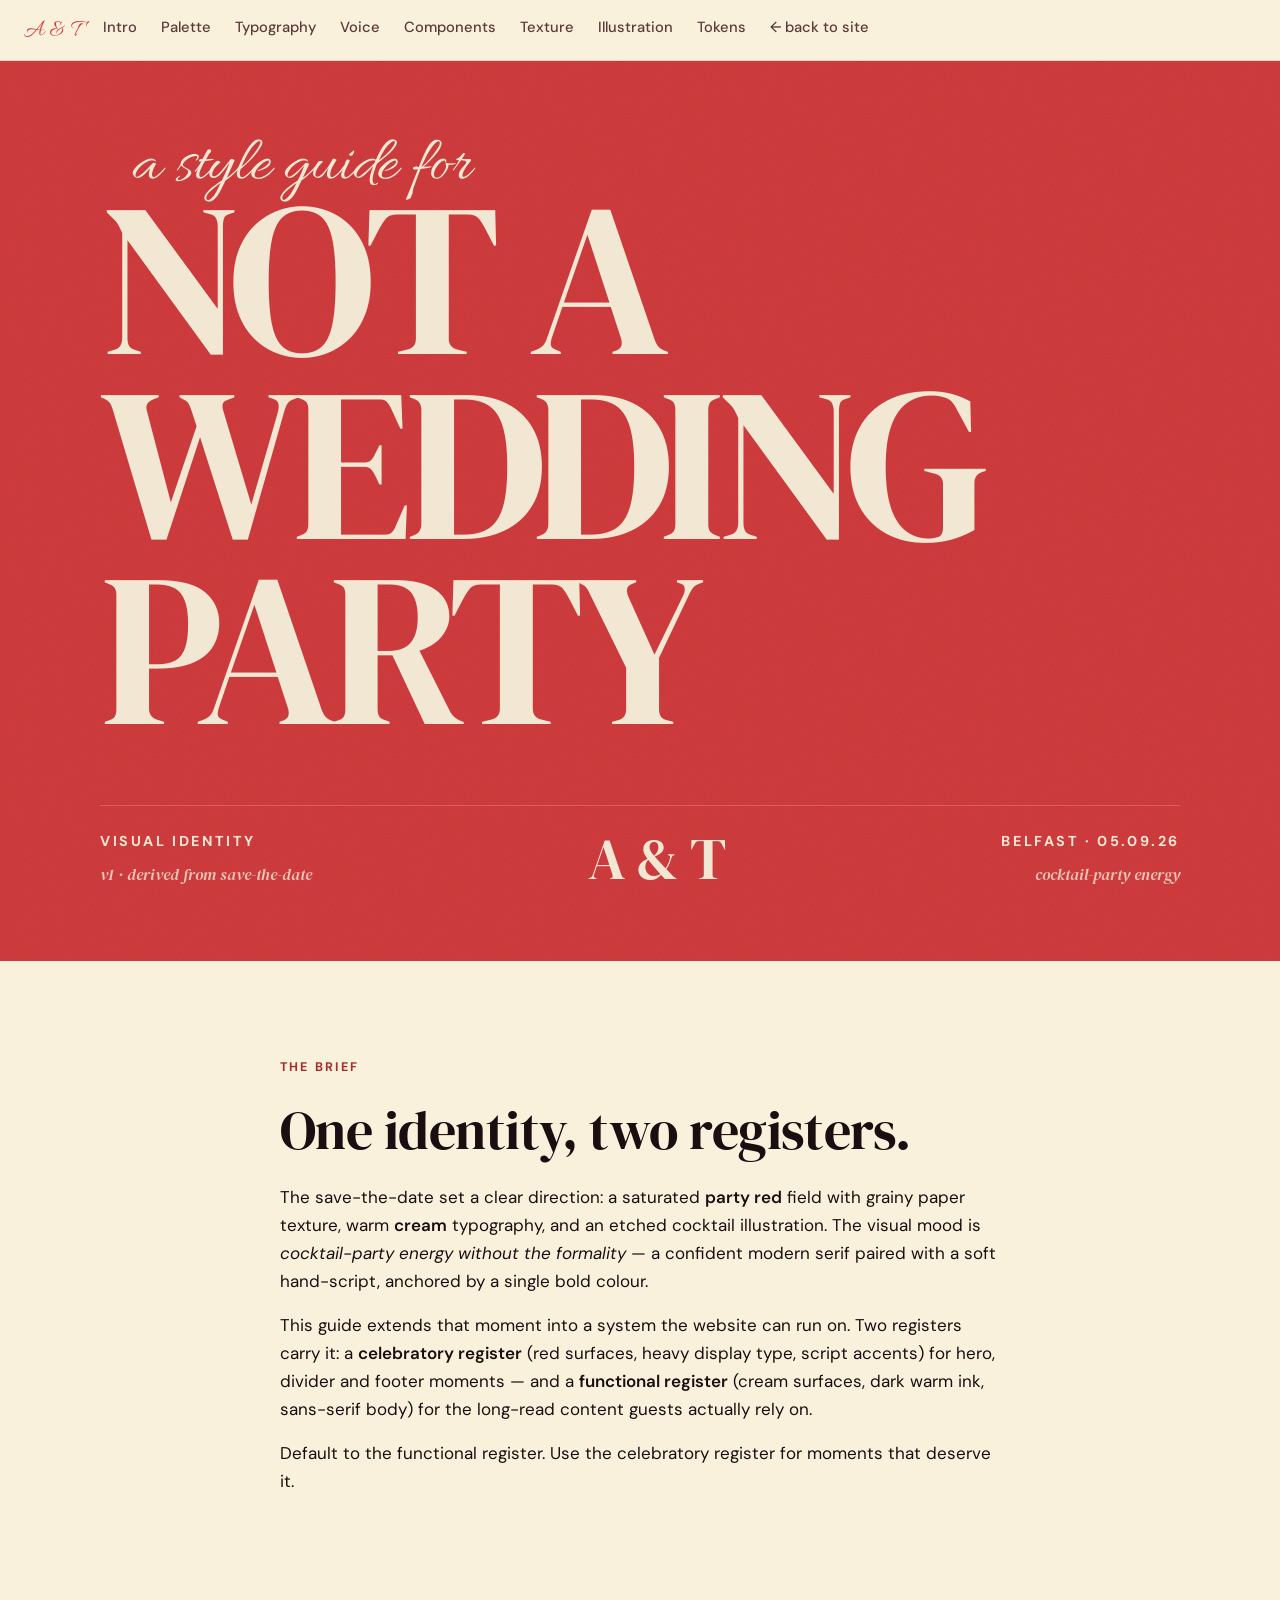
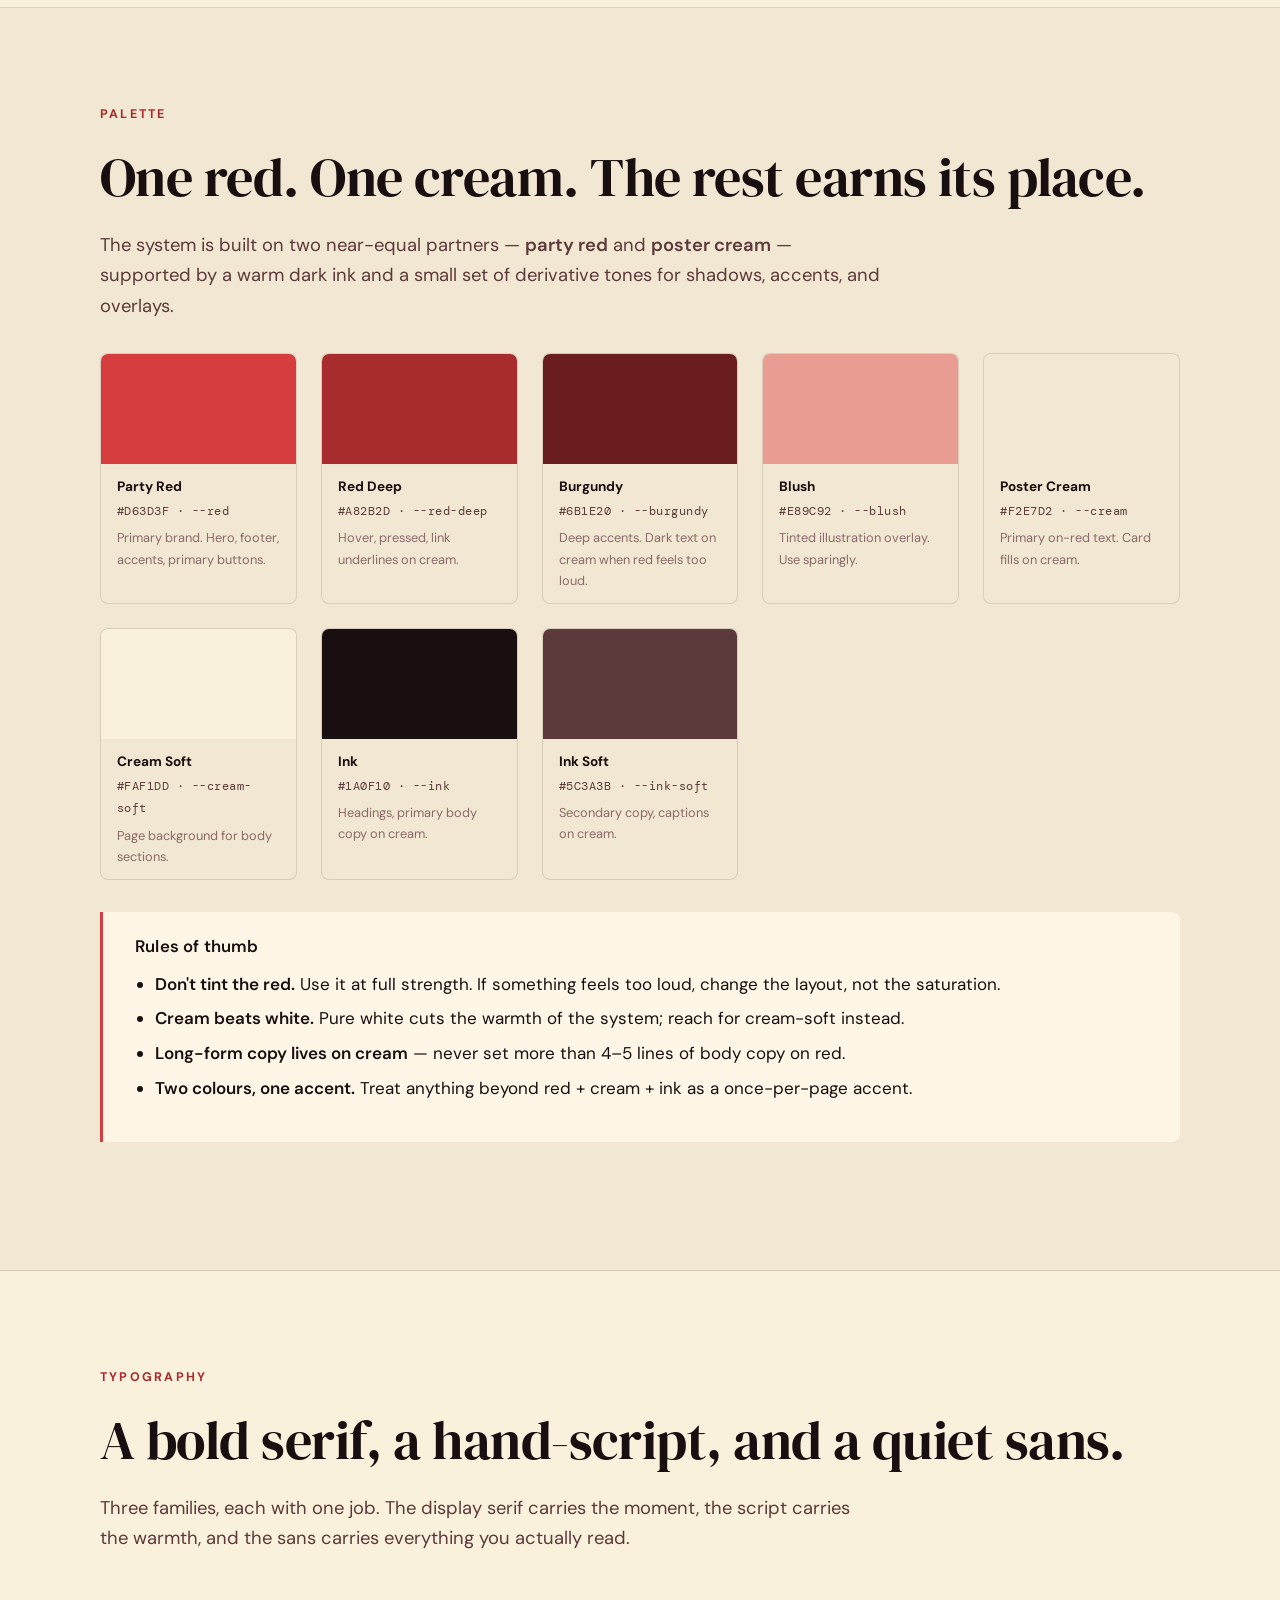
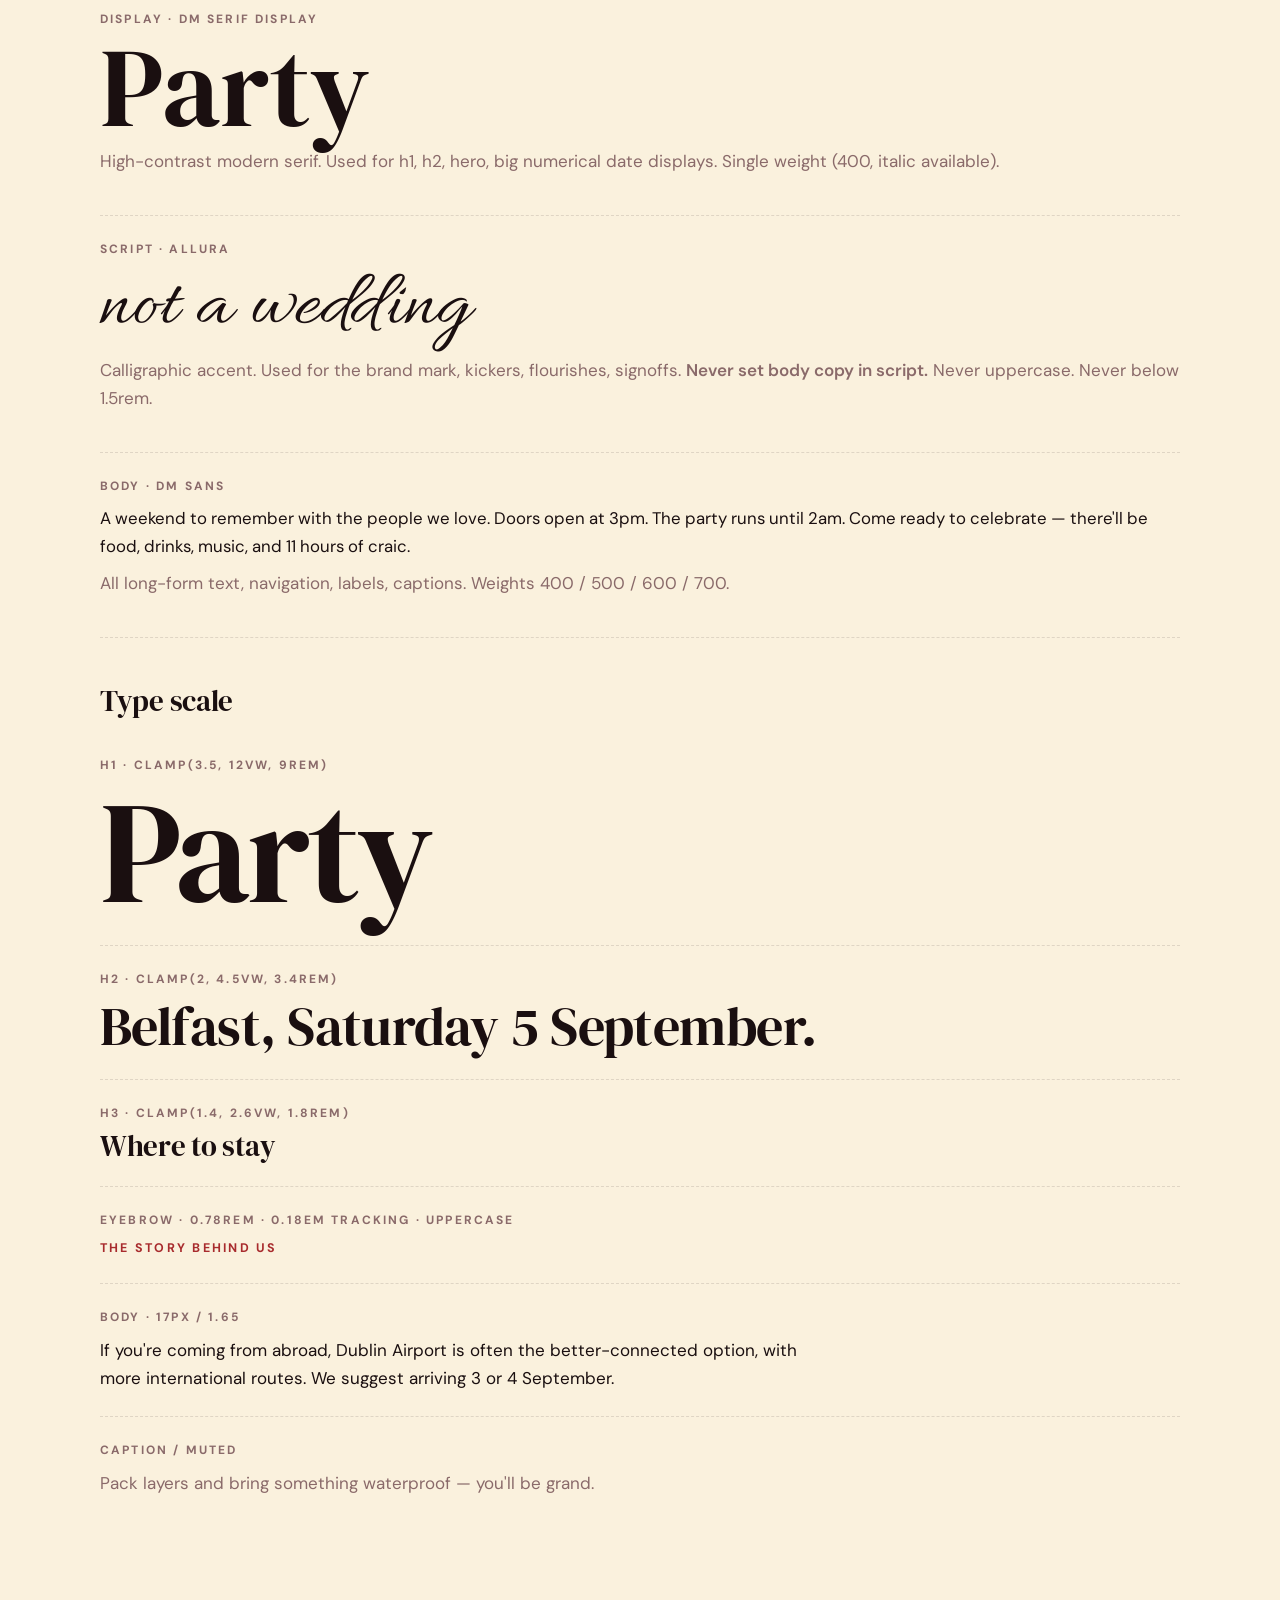
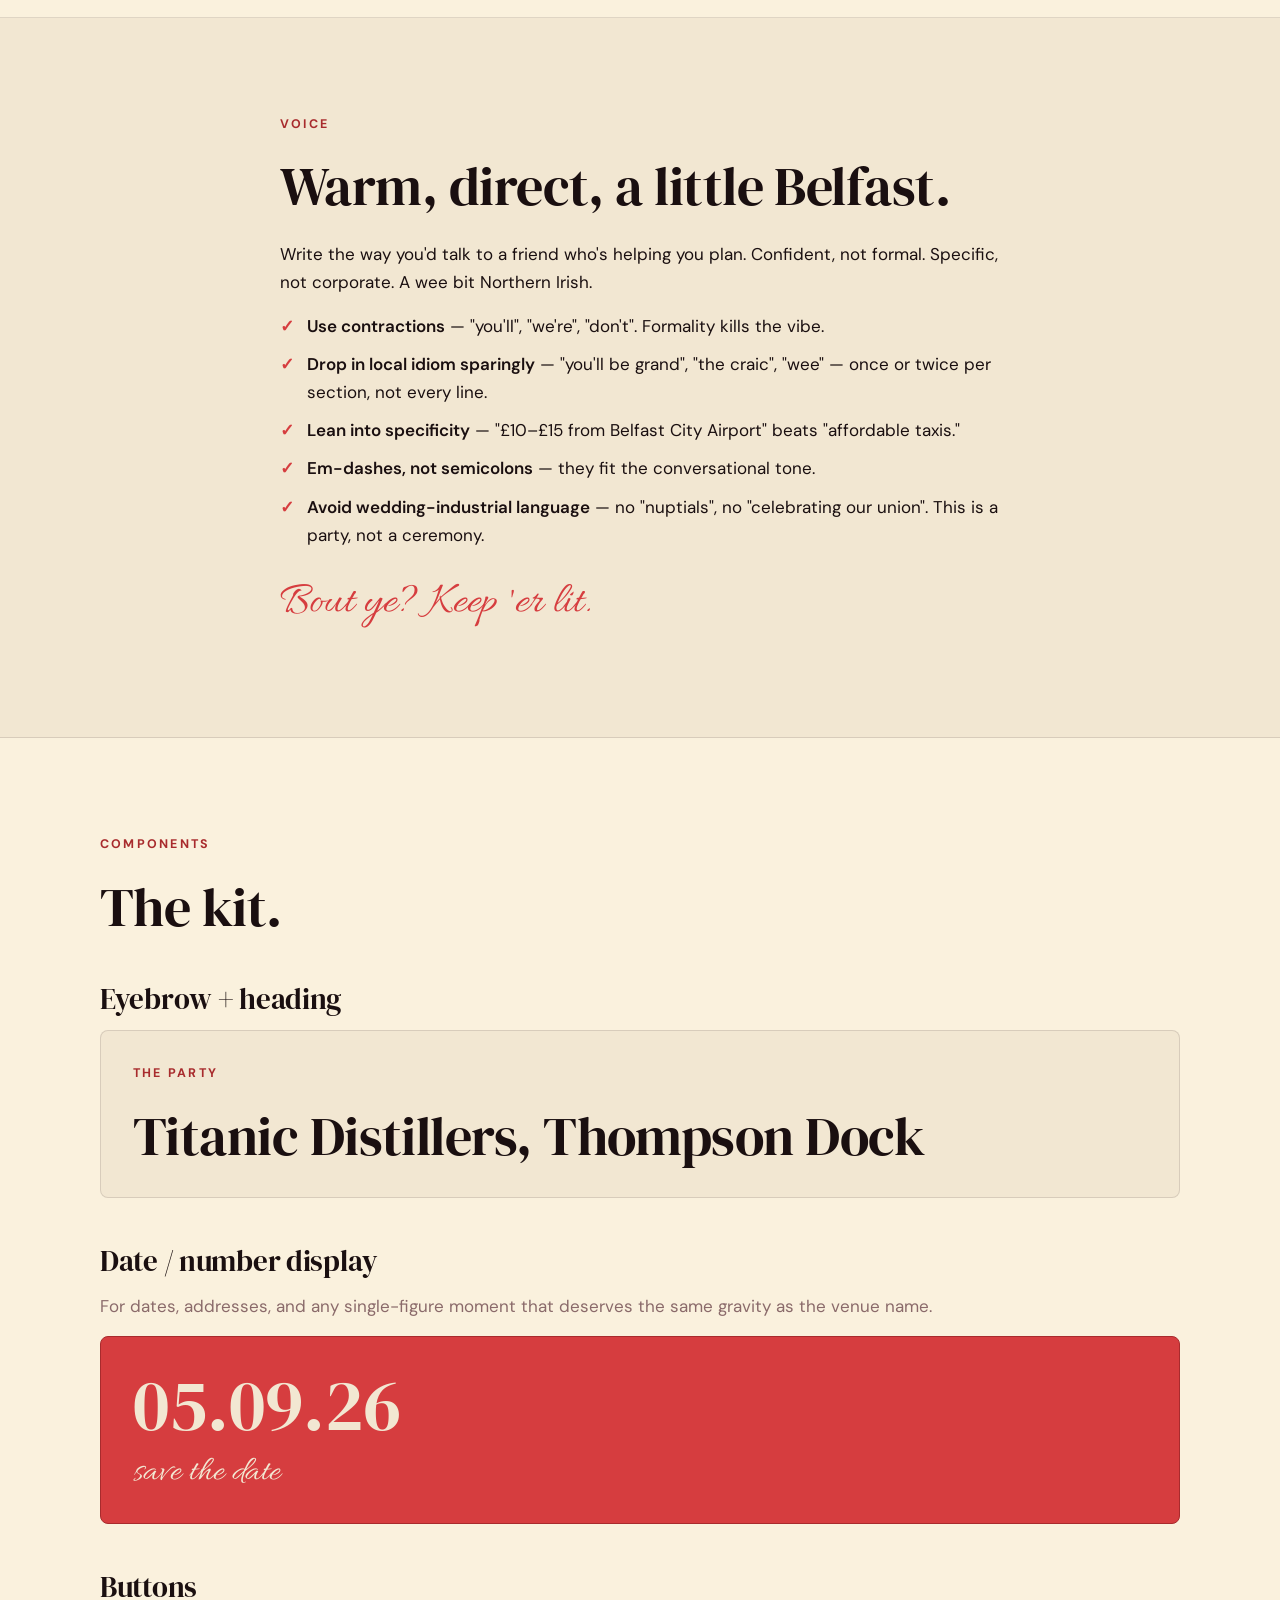
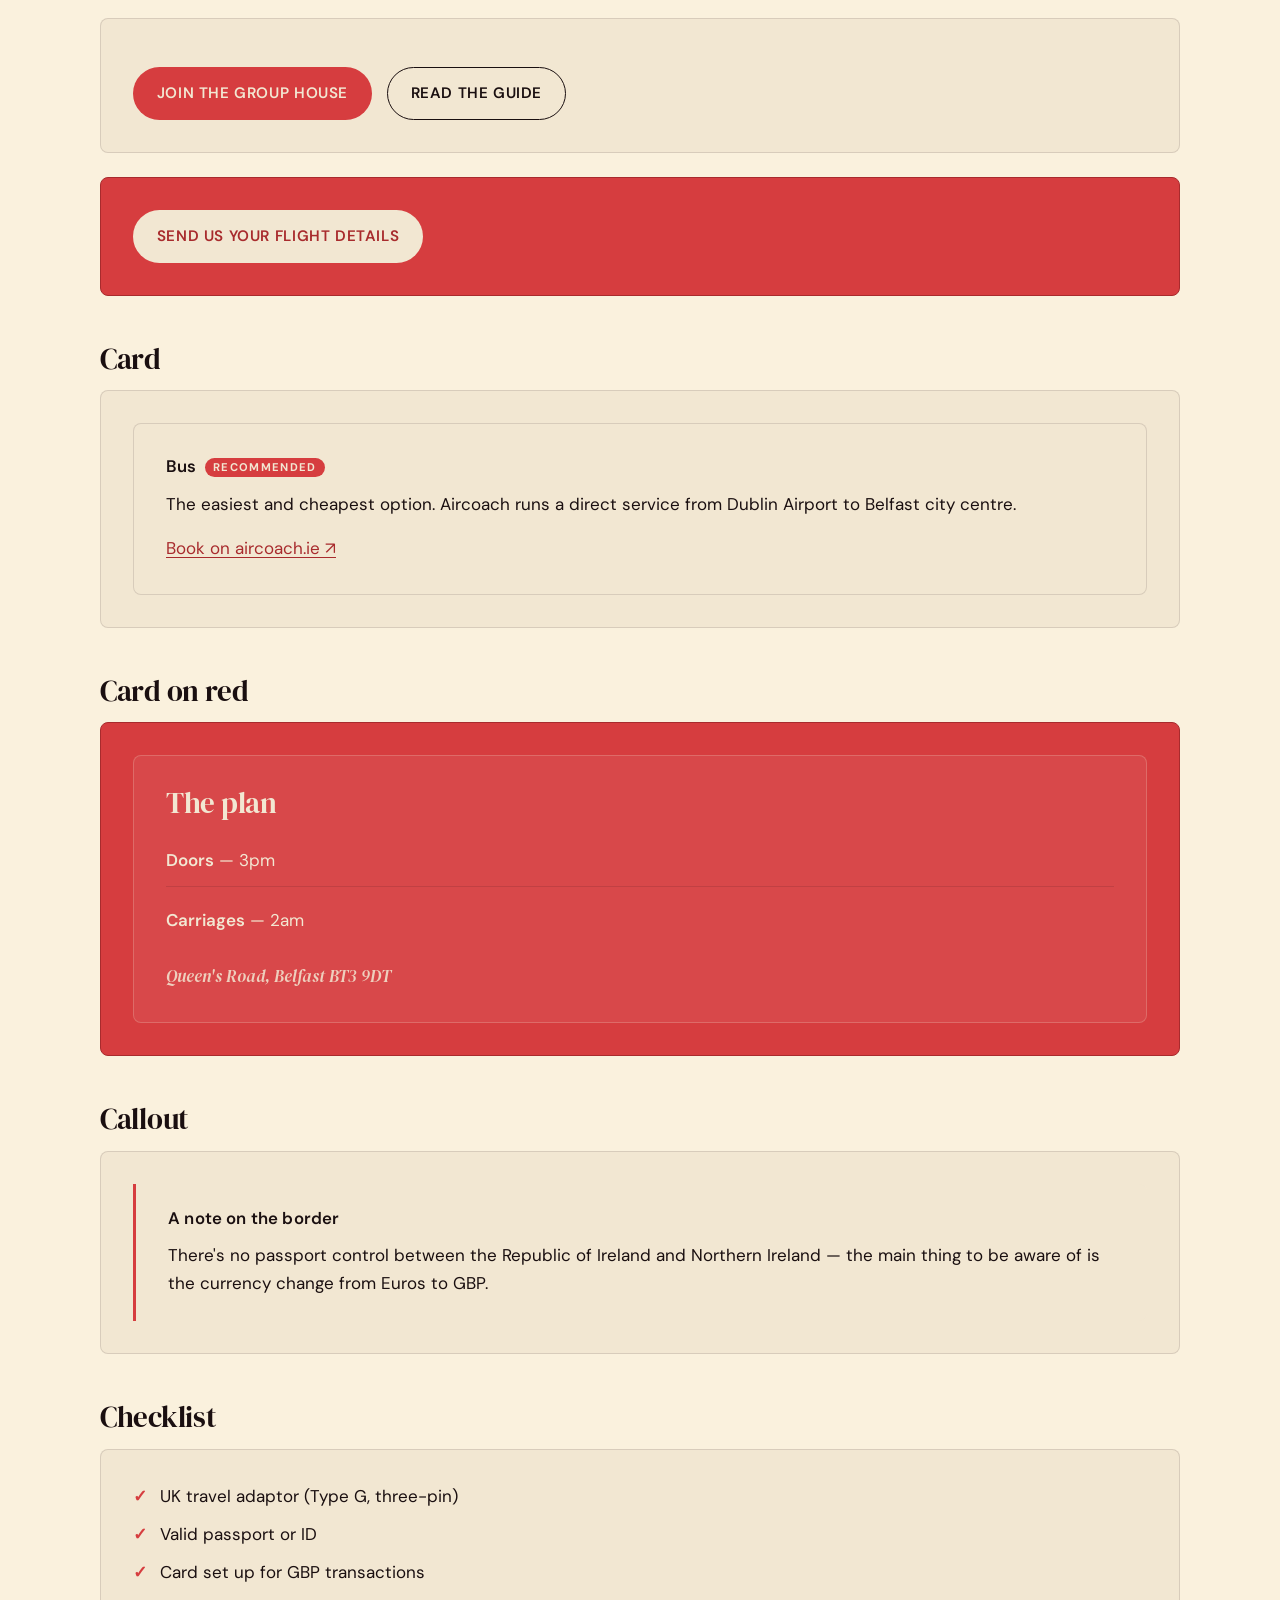
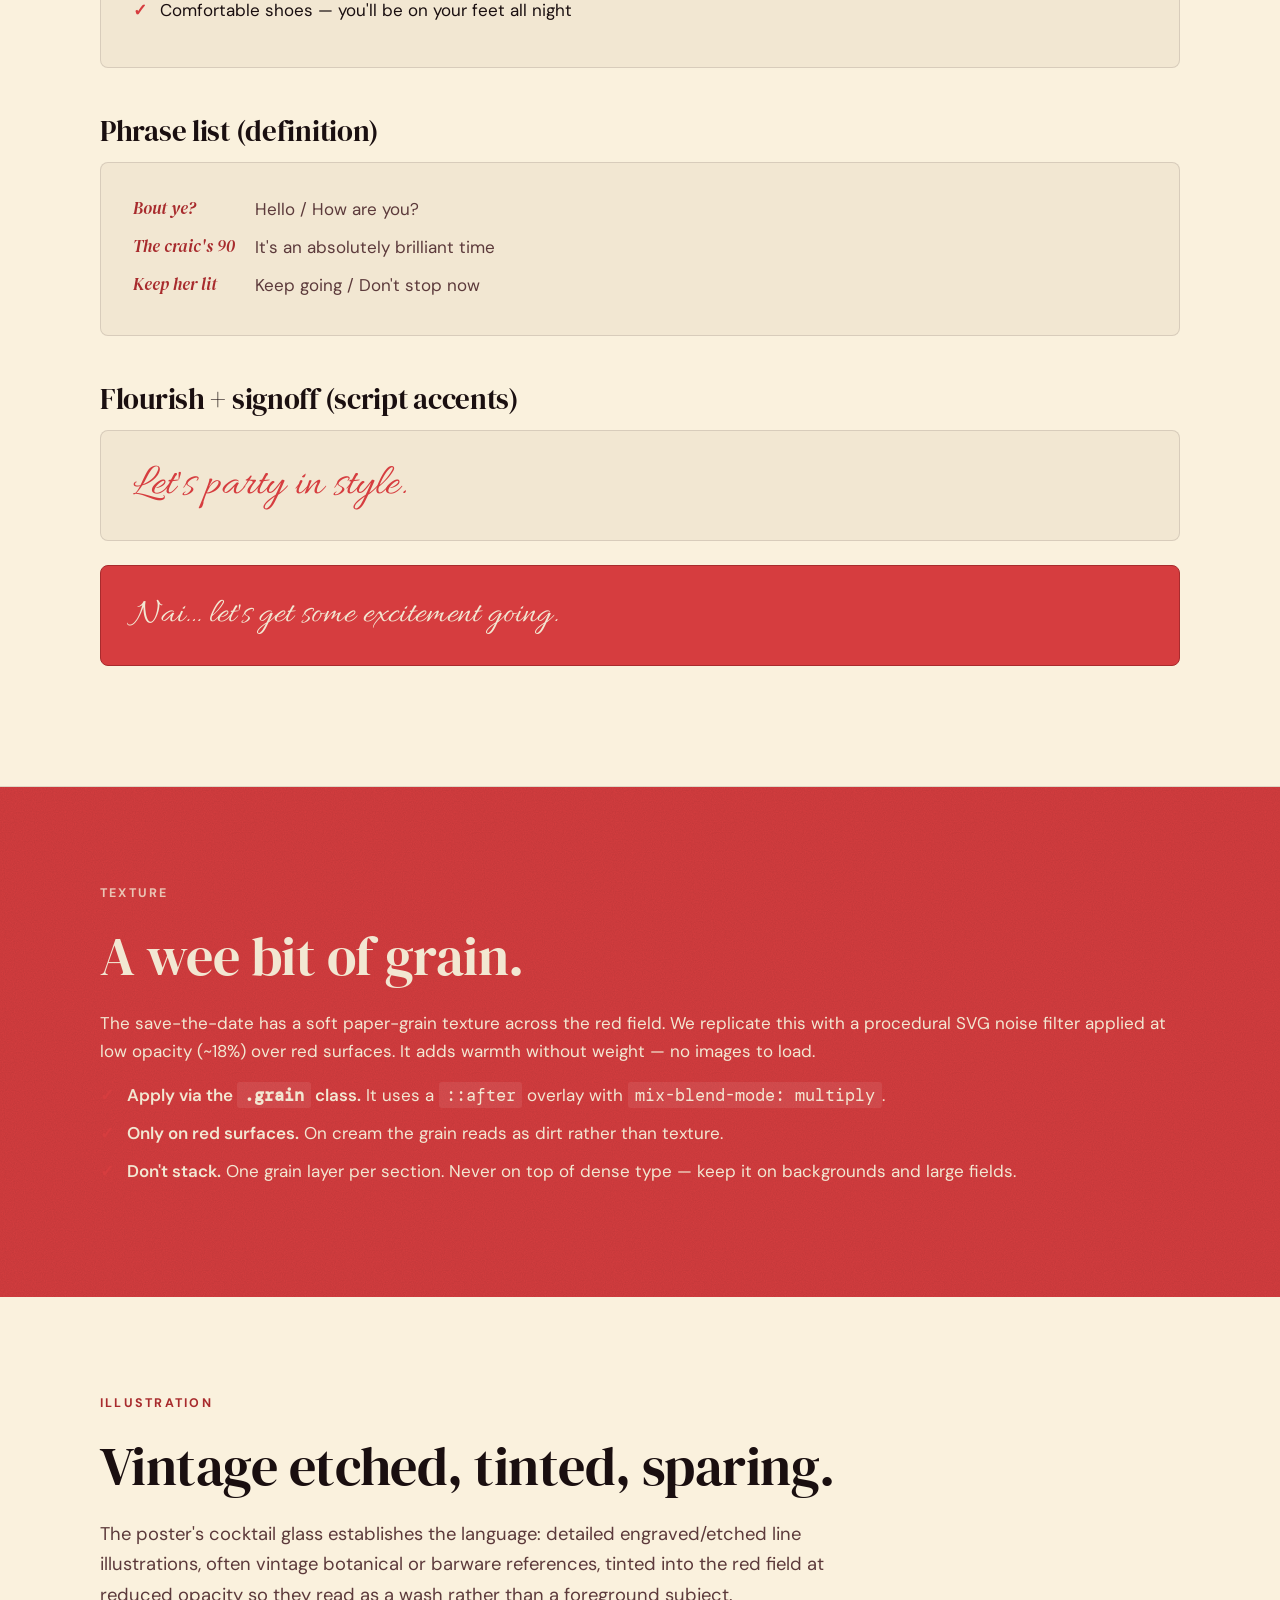
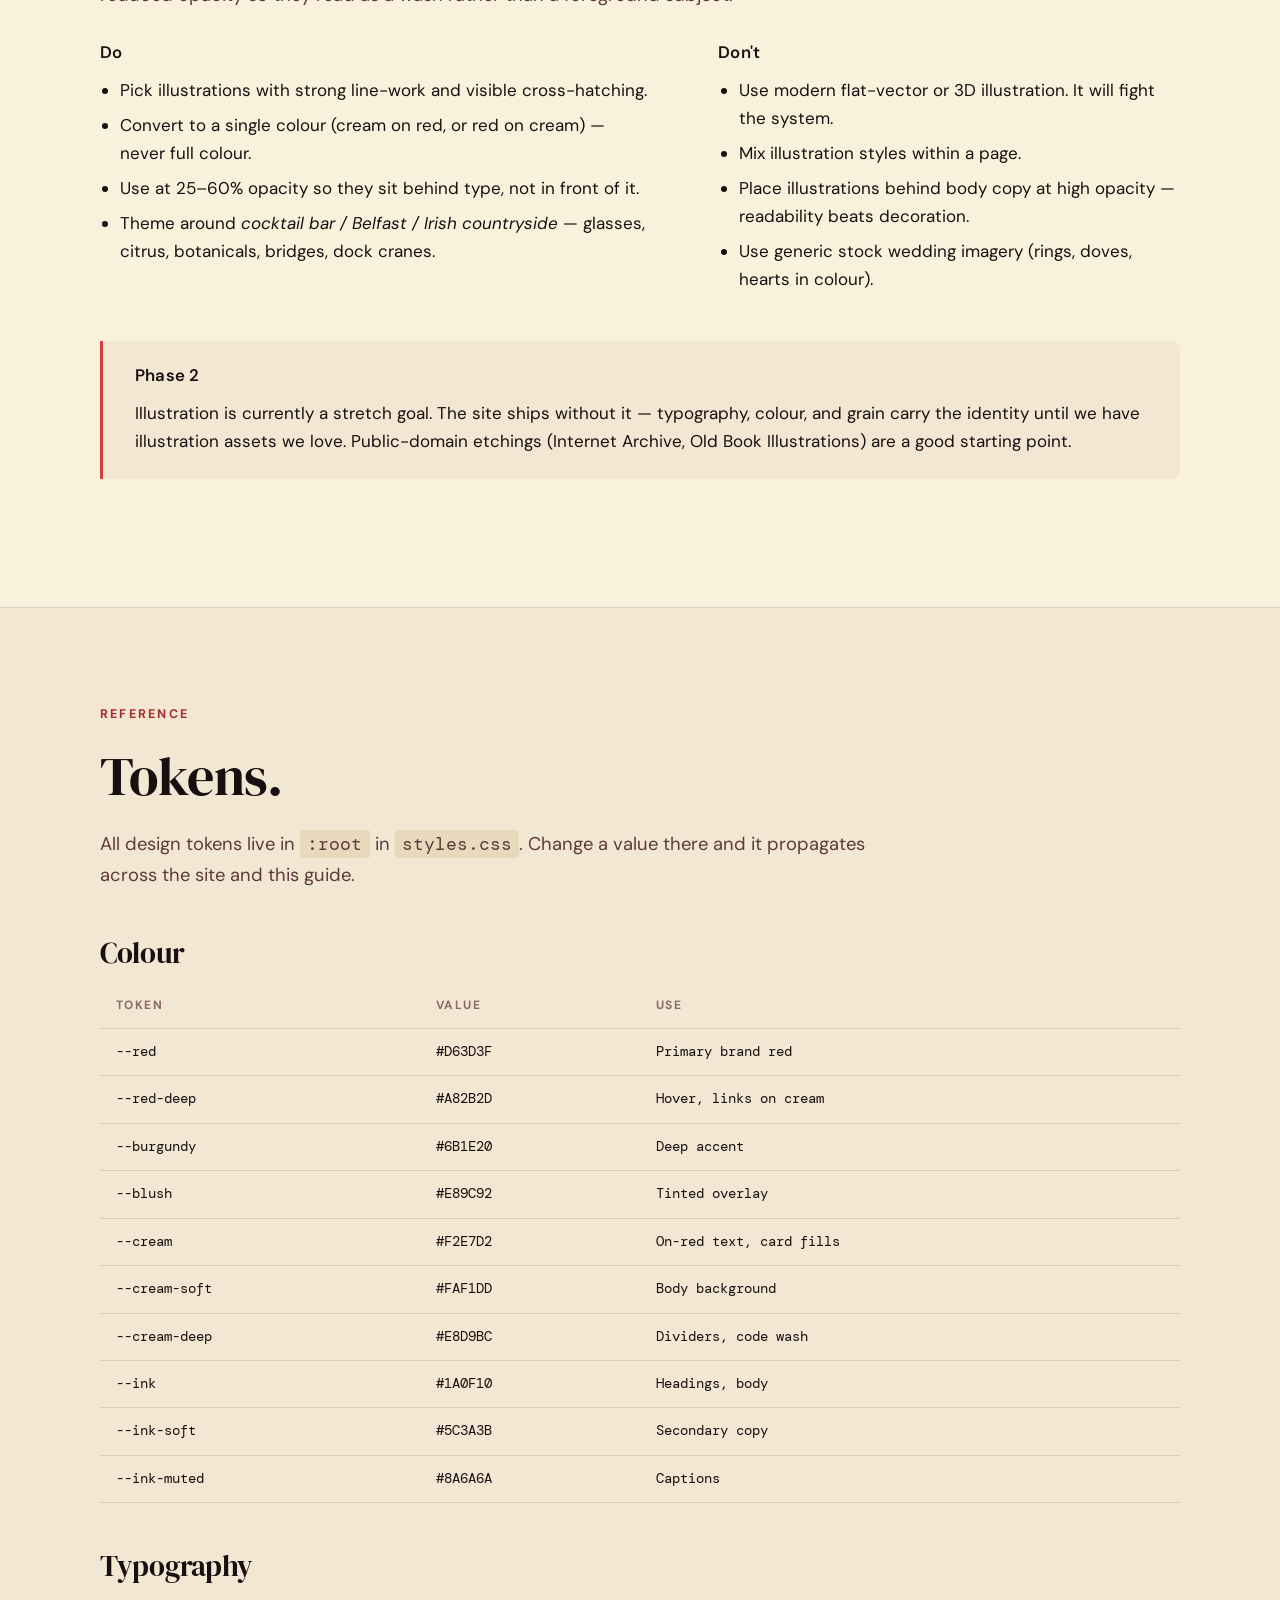
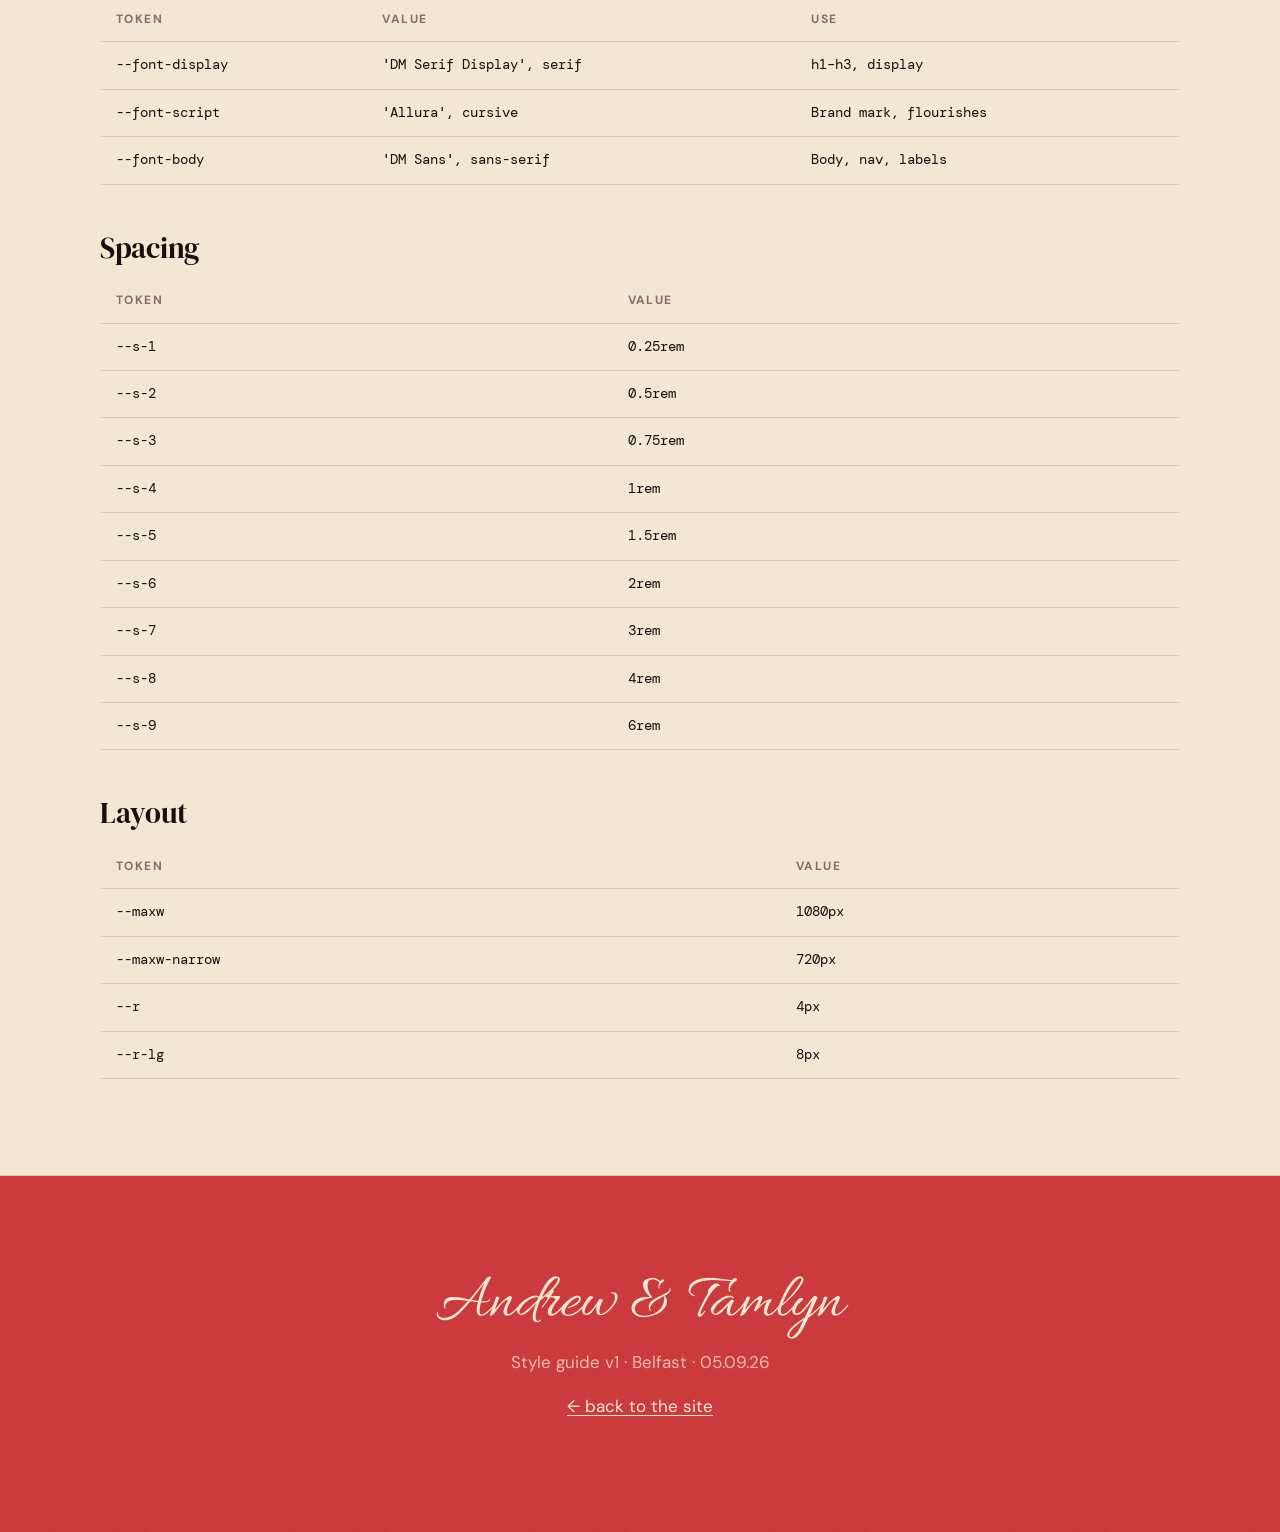
==== style-guide.html @ 5ffb0650 "Build visual identity from save-the-date poster Pivot the site to the red/cream brand established by" ====
<!doctype html>
<html lang="en">
<head>
  <meta charset="utf-8" />
  <meta name="viewport" content="width=device-width, initial-scale=1" />
  <title>Style Guide — Andrew &amp; Tamlyn · Belfast Party</title>
  <meta name="theme-color" content="#D63D3F" />

  <link rel="preconnect" href="https://fonts.googleapis.com" />
  <link rel="preconnect" href="https://fonts.gstatic.com" crossorigin />
  <link href="https://fonts.googleapis.com/css2?family=Allura&family=DM+Mono:wght@400;500&family=DM+Sans:wght@400;500;600;700&family=DM+Serif+Display:ital@0;1&display=swap" rel="stylesheet" />

  <link rel="stylesheet" href="styles.css" />
</head>
<body>

<header class="site-nav" aria-label="Style guide navigation">
  <a class="brand" href="index.html">A &amp; T</a>
  <nav>
    <ul>
      <li><a href="#intro">Intro</a></li>
      <li><a href="#palette">Palette</a></li>
      <li><a href="#typography">Typography</a></li>
      <li><a href="#voice">Voice</a></li>
      <li><a href="#components">Components</a></li>
      <li><a href="#texture">Texture</a></li>
      <li><a href="#illustration">Illustration</a></li>
      <li><a href="#tokens">Tokens</a></li>
      <li><a href="index.html">← back to site</a></li>
    </ul>
  </nav>
</header>

<main id="top">

  <!-- Intro / brand mark ------------------------------------------------ -->
  <section class="hero grain" id="intro">
    <div class="hero-inner">
      <p class="kicker">a style guide for</p>
      <h1>Not a<br />Wedding<br />Party</h1>
      <div class="hero-meta">
        <div>
          <p class="label">Visual identity</p>
          <p class="sub">v1 · derived from save-the-date</p>
        </div>
        <p class="date">A &amp; T</p>
        <div style="text-align:right">
          <p class="label">Belfast · 05.09.26</p>
          <p class="sub">cocktail-party energy</p>
        </div>
      </div>
    </div>
  </section>

  <section class="band">
    <div class="container narrow">
      <p class="eyebrow">The brief</p>
      <h2>One identity, two registers.</h2>
      <p>The save-the-date set a clear direction: a saturated <strong>party red</strong> field with grainy paper texture, warm <strong>cream</strong> typography, and an etched cocktail illustration. The visual mood is <em>cocktail-party energy without the formality</em> — a confident modern serif paired with a soft hand-script, anchored by a single bold colour.</p>
      <p>This guide extends that moment into a system the website can run on. Two registers carry it: a <strong>celebratory register</strong> (red surfaces, heavy display type, script accents) for hero, divider and footer moments — and a <strong>functional register</strong> (cream surfaces, dark warm ink, sans-serif body) for the long-read content guests actually rely on.</p>
      <p>Default to the functional register. Use the celebratory register for moments that deserve it.</p>
    </div>
  </section>

  <!-- Palette ------------------------------------------------------------ -->
  <section class="band band-soft" id="palette">
    <div class="container">
      <p class="eyebrow">Palette</p>
      <h2>One red. One cream. The rest earns its place.</h2>
      <p class="lede">The system is built on two near-equal partners — <strong>party red</strong> and <strong>poster cream</strong> — supported by a warm dark ink and a small set of derivative tones for shadows, accents, and overlays.</p>

      <div class="sg-grid">
        <div class="swatch">
          <div class="swatch-fill" style="background:#D63D3F"></div>
          <div class="swatch-meta">
            <span class="name">Party Red</span>
            <span class="hex">#D63D3F · --red</span>
            <span class="role">Primary brand. Hero, footer, accents, primary buttons.</span>
          </div>
        </div>
        <div class="swatch">
          <div class="swatch-fill" style="background:#A82B2D"></div>
          <div class="swatch-meta">
            <span class="name">Red Deep</span>
            <span class="hex">#A82B2D · --red-deep</span>
            <span class="role">Hover, pressed, link underlines on cream.</span>
          </div>
        </div>
        <div class="swatch">
          <div class="swatch-fill" style="background:#6B1E20"></div>
          <div class="swatch-meta">
            <span class="name">Burgundy</span>
            <span class="hex">#6B1E20 · --burgundy</span>
            <span class="role">Deep accents. Dark text on cream when red feels too loud.</span>
          </div>
        </div>
        <div class="swatch">
          <div class="swatch-fill" style="background:#E89C92"></div>
          <div class="swatch-meta">
            <span class="name">Blush</span>
            <span class="hex">#E89C92 · --blush</span>
            <span class="role">Tinted illustration overlay. Use sparingly.</span>
          </div>
        </div>
        <div class="swatch">
          <div class="swatch-fill" style="background:#F2E7D2"></div>
          <div class="swatch-meta">
            <span class="name">Poster Cream</span>
            <span class="hex">#F2E7D2 · --cream</span>
            <span class="role">Primary on-red text. Card fills on cream.</span>
          </div>
        </div>
        <div class="swatch">
          <div class="swatch-fill" style="background:#FAF1DD"></div>
          <div class="swatch-meta">
            <span class="name">Cream Soft</span>
            <span class="hex">#FAF1DD · --cream-soft</span>
            <span class="role">Page background for body sections.</span>
          </div>
        </div>
        <div class="swatch">
          <div class="swatch-fill" style="background:#1A0F10"></div>
          <div class="swatch-meta">
            <span class="name">Ink</span>
            <span class="hex">#1A0F10 · --ink</span>
            <span class="role">Headings, primary body copy on cream.</span>
          </div>
        </div>
        <div class="swatch">
          <div class="swatch-fill" style="background:#5C3A3B"></div>
          <div class="swatch-meta">
            <span class="name">Ink Soft</span>
            <span class="hex">#5C3A3B · --ink-soft</span>
            <span class="role">Secondary copy, captions on cream.</span>
          </div>
        </div>
      </div>

      <div class="callout">
        <h4>Rules of thumb</h4>
        <ul>
          <li><strong>Don't tint the red.</strong> Use it at full strength. If something feels too loud, change the layout, not the saturation.</li>
          <li><strong>Cream beats white.</strong> Pure white cuts the warmth of the system; reach for cream-soft instead.</li>
          <li><strong>Long-form copy lives on cream</strong> — never set more than 4–5 lines of body copy on red.</li>
          <li><strong>Two colours, one accent.</strong> Treat anything beyond red + cream + ink as a once-per-page accent.</li>
        </ul>
      </div>
    </div>
  </section>

  <!-- Typography --------------------------------------------------------- -->
  <section class="band" id="typography">
    <div class="container">
      <p class="eyebrow">Typography</p>
      <h2>A bold serif, a hand-script, and a quiet sans.</h2>
      <p class="lede">Three families, each with one job. The display serif carries the moment, the script carries the warmth, and the sans carries everything you actually read.</p>

      <div class="type-row">
        <p class="label">Display · DM Serif Display</p>
        <p class="sample" style="font-family:var(--font-display); font-size:clamp(3rem,9vw,7rem); line-height:0.9; margin:0;">Party</p>
        <p class="muted" style="margin-top:.5em">High-contrast modern serif. Used for h1, h2, hero, big numerical date displays. Single weight (400, italic available).</p>
      </div>

      <div class="type-row">
        <p class="label">Script · Allura</p>
        <p class="sample script" style="font-size:clamp(2.5rem,7vw,5rem);">not a wedding</p>
        <p class="muted" style="margin-top:.5em">Calligraphic accent. Used for the brand mark, kickers, flourishes, signoffs. <strong>Never set body copy in script.</strong> Never uppercase. Never below 1.5rem.</p>
      </div>

      <div class="type-row">
        <p class="label">Body · DM Sans</p>
        <p class="sample" style="font-family:var(--font-body); font-size:1.05rem;">A weekend to remember with the people we love. Doors open at 3pm. The party runs until 2am. Come ready to celebrate — there'll be food, drinks, music, and 11 hours of craic.</p>
        <p class="muted" style="margin-top:.5em">All long-form text, navigation, labels, captions. Weights 400 / 500 / 600 / 700.</p>
      </div>

      <h3>Type scale</h3>
      <div class="type-row">
        <p class="label">H1 · clamp(3.5, 12vw, 9rem)</p>
        <h1 style="margin:0">Party</h1>
      </div>
      <div class="type-row">
        <p class="label">H2 · clamp(2, 4.5vw, 3.4rem)</p>
        <h2 style="margin:0">Belfast, Saturday 5 September.</h2>
      </div>
      <div class="type-row">
        <p class="label">H3 · clamp(1.4, 2.6vw, 1.8rem)</p>
        <h3 style="margin:0">Where to stay</h3>
      </div>
      <div class="type-row">
        <p class="label">Eyebrow · 0.78rem · 0.18em tracking · uppercase</p>
        <p class="eyebrow" style="margin:0">The story behind us</p>
      </div>
      <div class="type-row">
        <p class="label">Body · 17px / 1.65</p>
        <p style="margin:0; max-width:60ch;">If you're coming from abroad, Dublin Airport is often the better-connected option, with more international routes. We suggest arriving 3 or 4 September.</p>
      </div>
      <div class="type-row">
        <p class="label">Caption / muted</p>
        <p class="muted" style="margin:0">Pack layers and bring something waterproof — you'll be grand.</p>
      </div>
    </div>
  </section>

  <!-- Voice -------------------------------------------------------------- -->
  <section class="band band-soft" id="voice">
    <div class="container narrow">
      <p class="eyebrow">Voice</p>
      <h2>Warm, direct, a little Belfast.</h2>
      <p>Write the way you'd talk to a friend who's helping you plan. Confident, not formal. Specific, not corporate. A wee bit Northern Irish.</p>
      <ul class="checklist">
        <li><strong>Use contractions</strong> — "you'll", "we're", "don't". Formality kills the vibe.</li>
        <li><strong>Drop in local idiom sparingly</strong> — "you'll be grand", "the craic", "wee" — once or twice per section, not every line.</li>
        <li><strong>Lean into specificity</strong> — "£10–£15 from Belfast City Airport" beats "affordable taxis."</li>
        <li><strong>Em-dashes, not semicolons</strong> — they fit the conversational tone.</li>
        <li><strong>Avoid wedding-industrial language</strong> — no "nuptials", no "celebrating our union". This is a party, not a ceremony.</li>
      </ul>
      <p class="flourish">Bout ye? Keep 'er lit.</p>
    </div>
  </section>

  <!-- Components --------------------------------------------------------- -->
  <section class="band" id="components">
    <div class="container">
      <p class="eyebrow">Components</p>
      <h2>The kit.</h2>

      <h3>Eyebrow + heading</h3>
      <div class="component-demo">
        <p class="eyebrow">The party</p>
        <h2 style="margin:0">Titanic Distillers, Thompson Dock</h2>
      </div>

      <h3>Date / number display</h3>
      <p class="muted">For dates, addresses, and any single-figure moment that deserves the same gravity as the venue name.</p>
      <div class="component-demo on-red">
        <p style="font-family:var(--font-display); font-size:clamp(2.5rem,6vw,4.5rem); line-height:1; margin:0; color:var(--cream);">05.09.26</p>
        <p class="kicker" style="color:var(--cream); font-size:2.2rem; margin-top:.4em;">save the date</p>
      </div>

      <h3>Buttons</h3>
      <div class="component-demo">
        <a class="btn btn-primary" href="#">Join the group house</a>
        &nbsp;
        <a class="btn btn-ghost" href="#">Read the guide</a>
      </div>
      <div class="component-demo on-red">
        <a class="btn btn-on-red" href="#">Send us your flight details</a>
      </div>

      <h3>Card</h3>
      <div class="component-demo">
        <article class="card" style="margin:0">
          <h4>Bus <span class="pill">Recommended</span></h4>
          <p>The easiest and cheapest option. Aircoach runs a direct service from Dublin Airport to Belfast city centre.</p>
          <p style="margin-bottom:0"><a href="#">Book on aircoach.ie ↗</a></p>
        </article>
      </div>

      <h3>Card on red</h3>
      <div class="component-demo on-red">
        <aside class="card card-on-red" style="margin:0">
          <h3 style="margin-top:0; color:var(--cream)">The plan</h3>
          <ul class="plain">
            <li><strong>Doors</strong> — 3pm</li>
            <li><strong>Carriages</strong> — 2am</li>
          </ul>
          <p class="address" style="margin-bottom:0">Queen's Road, Belfast BT3 9DT</p>
        </aside>
      </div>

      <h3>Callout</h3>
      <div class="component-demo">
        <aside class="callout" style="margin:0">
          <h4>A note on the border</h4>
          <p style="margin-bottom:0">There's no passport control between the Republic of Ireland and Northern Ireland — the main thing to be aware of is the currency change from Euros to GBP.</p>
        </aside>
      </div>

      <h3>Checklist</h3>
      <div class="component-demo">
        <ul class="checklist" style="margin:0">
          <li>UK travel adaptor (Type G, three-pin)</li>
          <li>Valid passport or ID</li>
          <li>Card set up for GBP transactions</li>
          <li>Comfortable shoes — you'll be on your feet all night</li>
        </ul>
      </div>

      <h3>Phrase list (definition)</h3>
      <div class="component-demo">
        <dl class="phrases" style="margin:0">
          <dt>Bout ye?</dt><dd>Hello / How are you?</dd>
          <dt>The craic's 90</dt><dd>It's an absolutely brilliant time</dd>
          <dt>Keep her lit</dt><dd>Keep going / Don't stop now</dd>
        </dl>
      </div>

      <h3>Flourish + signoff (script accents)</h3>
      <div class="component-demo">
        <p class="flourish" style="margin:0">Let's party in style.</p>
      </div>
      <div class="component-demo on-red">
        <p class="signoff" style="margin:0">Nai… let's get some excitement going.</p>
      </div>
    </div>
  </section>

  <!-- Texture ------------------------------------------------------------ -->
  <section class="band band-red grain" id="texture">
    <div class="container">
      <p class="eyebrow on-red">Texture</p>
      <h2>A wee bit of grain.</h2>
      <p>The save-the-date has a soft paper-grain texture across the red field. We replicate this with a procedural SVG noise filter applied at low opacity (~18%) over red surfaces. It adds warmth without weight — no images to load.</p>
      <ul class="checklist">
        <li><strong>Apply via the <code style="font-family:'DM Mono',monospace;background:rgba(255,255,255,.08);padding:.1em .4em;border-radius:3px">.grain</code> class.</strong> It uses a <code style="font-family:'DM Mono',monospace;background:rgba(255,255,255,.08);padding:.1em .4em;border-radius:3px">::after</code> overlay with <code style="font-family:'DM Mono',monospace;background:rgba(255,255,255,.08);padding:.1em .4em;border-radius:3px">mix-blend-mode: multiply</code>.</li>
        <li><strong>Only on red surfaces.</strong> On cream the grain reads as dirt rather than texture.</li>
        <li><strong>Don't stack.</strong> One grain layer per section. Never on top of dense type — keep it on backgrounds and large fields.</li>
      </ul>
    </div>
  </section>

  <!-- Illustration ------------------------------------------------------- -->
  <section class="band" id="illustration">
    <div class="container">
      <p class="eyebrow">Illustration</p>
      <h2>Vintage etched, tinted, sparing.</h2>
      <p class="lede">The poster's cocktail glass establishes the language: detailed engraved/etched line illustrations, often vintage botanical or barware references, tinted into the red field at reduced opacity so they read as a wash rather than a foreground subject.</p>
      <div class="two-col">
        <div>
          <h4>Do</h4>
          <ul>
            <li>Pick illustrations with strong line-work and visible cross-hatching.</li>
            <li>Convert to a single colour (cream on red, or red on cream) — never full colour.</li>
            <li>Use at 25–60% opacity so they sit behind type, not in front of it.</li>
            <li>Theme around <em>cocktail bar / Belfast / Irish countryside</em> — glasses, citrus, botanicals, bridges, dock cranes.</li>
          </ul>
        </div>
        <div>
          <h4>Don't</h4>
          <ul>
            <li>Use modern flat-vector or 3D illustration. It will fight the system.</li>
            <li>Mix illustration styles within a page.</li>
            <li>Place illustrations behind body copy at high opacity — readability beats decoration.</li>
            <li>Use generic stock wedding imagery (rings, doves, hearts in colour).</li>
          </ul>
        </div>
      </div>
      <div class="callout">
        <h4>Phase 2</h4>
        <p style="margin-bottom:0">Illustration is currently a stretch goal. The site ships without it — typography, colour, and grain carry the identity until we have illustration assets we love. Public-domain etchings (Internet Archive, Old Book Illustrations) are a good starting point.</p>
      </div>
    </div>
  </section>

  <!-- Tokens reference --------------------------------------------------- -->
  <section class="band band-soft" id="tokens">
    <div class="container">
      <p class="eyebrow">Reference</p>
      <h2>Tokens.</h2>
      <p class="lede">All design tokens live in <code style="font-family:'DM Mono',monospace;background:var(--cream-deep);padding:.1em .4em;border-radius:3px">:root</code> in <code style="font-family:'DM Mono',monospace;background:var(--cream-deep);padding:.1em .4em;border-radius:3px">styles.css</code>. Change a value there and it propagates across the site and this guide.</p>

      <h3>Colour</h3>
      <table class="token-table">
        <thead><tr><th>Token</th><th>Value</th><th>Use</th></tr></thead>
        <tbody>
          <tr><td>--red</td><td>#D63D3F</td><td>Primary brand red</td></tr>
          <tr><td>--red-deep</td><td>#A82B2D</td><td>Hover, links on cream</td></tr>
          <tr><td>--burgundy</td><td>#6B1E20</td><td>Deep accent</td></tr>
          <tr><td>--blush</td><td>#E89C92</td><td>Tinted overlay</td></tr>
          <tr><td>--cream</td><td>#F2E7D2</td><td>On-red text, card fills</td></tr>
          <tr><td>--cream-soft</td><td>#FAF1DD</td><td>Body background</td></tr>
          <tr><td>--cream-deep</td><td>#E8D9BC</td><td>Dividers, code wash</td></tr>
          <tr><td>--ink</td><td>#1A0F10</td><td>Headings, body</td></tr>
          <tr><td>--ink-soft</td><td>#5C3A3B</td><td>Secondary copy</td></tr>
          <tr><td>--ink-muted</td><td>#8A6A6A</td><td>Captions</td></tr>
        </tbody>
      </table>

      <h3>Typography</h3>
      <table class="token-table">
        <thead><tr><th>Token</th><th>Value</th><th>Use</th></tr></thead>
        <tbody>
          <tr><td>--font-display</td><td>'DM Serif Display', serif</td><td>h1–h3, display</td></tr>
          <tr><td>--font-script</td><td>'Allura', cursive</td><td>Brand mark, flourishes</td></tr>
          <tr><td>--font-body</td><td>'DM Sans', sans-serif</td><td>Body, nav, labels</td></tr>
        </tbody>
      </table>

      <h3>Spacing</h3>
      <table class="token-table">
        <thead><tr><th>Token</th><th>Value</th></tr></thead>
        <tbody>
          <tr><td>--s-1</td><td>0.25rem</td></tr>
          <tr><td>--s-2</td><td>0.5rem</td></tr>
          <tr><td>--s-3</td><td>0.75rem</td></tr>
          <tr><td>--s-4</td><td>1rem</td></tr>
          <tr><td>--s-5</td><td>1.5rem</td></tr>
          <tr><td>--s-6</td><td>2rem</td></tr>
          <tr><td>--s-7</td><td>3rem</td></tr>
          <tr><td>--s-8</td><td>4rem</td></tr>
          <tr><td>--s-9</td><td>6rem</td></tr>
        </tbody>
      </table>

      <h3>Layout</h3>
      <table class="token-table">
        <thead><tr><th>Token</th><th>Value</th></tr></thead>
        <tbody>
          <tr><td>--maxw</td><td>1080px</td></tr>
          <tr><td>--maxw-narrow</td><td>720px</td></tr>
          <tr><td>--r</td><td>4px</td></tr>
          <tr><td>--r-lg</td><td>8px</td></tr>
        </tbody>
      </table>
    </div>
  </section>

  <footer class="site-footer grain">
    <div class="container">
      <p class="brand-large">Andrew &amp; Tamlyn</p>
      <p class="muted">Style guide v1 · Belfast · 05.09.26</p>
      <p class="muted small"><a href="index.html" style="color:var(--cream)">← back to the site</a></p>
    </div>
  </footer>

</main>

</body>
</html>
---- styles.css ----
/* ============================================================
   Andrew & Tamlyn — Belfast Party
   Visual identity derived from the Save-the-Date poster.
   Plain HTML/CSS, no JS, no build.
   ============================================================ */

/* ---------- Tokens ----------------------------------------- */

:root {
  /* Colour — sampled & extended from the poster */
  --red:        #D63D3F;   /* primary brand — "party red" */
  --red-deep:   #A82B2D;   /* hover, pressed, deep accents */
  --burgundy:   #6B1E20;   /* shadows, footer copy on red */
  --blush:      #E89C92;   /* tinted illustration overlay */

  --cream:      #F2E7D2;   /* poster cream — primary on-red text */
  --cream-soft: #FAF1DD;   /* page background for body sections */
  --cream-deep: #E8D9BC;   /* card fills, dividers on cream */

  --ink:        #1A0F10;   /* near-black with a warm tint */
  --ink-soft:   #5C3A3B;   /* secondary copy on cream */
  --ink-muted:  #8A6A6A;   /* tertiary, captions */

  --line:        rgba(26, 15, 16, 0.12);
  --line-on-red: rgba(242, 231, 210, 0.22);

  /* Typography */
  --font-display: 'DM Serif Display', 'Bodoni Moda', Georgia, serif;
  --font-script:  'Allura', 'Marck Script', cursive;
  --font-body:    'DM Sans', -apple-system, BlinkMacSystemFont, 'Segoe UI', sans-serif;

  /* Spacing scale */
  --s-1: 0.25rem;
  --s-2: 0.5rem;
  --s-3: 0.75rem;
  --s-4: 1rem;
  --s-5: 1.5rem;
  --s-6: 2rem;
  --s-7: 3rem;
  --s-8: 4rem;
  --s-9: 6rem;

  /* Layout */
  --maxw: 1080px;
  --maxw-narrow: 720px;
  --r: 4px;
  --r-lg: 8px;
}

* { box-sizing: border-box; }

html { scroll-behavior: smooth; }

body {
  margin: 0;
  background: var(--cream-soft);
  color: var(--ink);
  font-family: var(--font-body);
  font-size: 17px;
  line-height: 1.65;
  -webkit-font-smoothing: antialiased;
  -moz-osx-font-smoothing: grayscale;
}

/* ---------- Grain texture ---------------------------------- */
/* Lightweight SVG noise applied via mask. Used on red sections. */

.grain {
  position: relative;
  isolation: isolate;
}
.grain::after {
  content: "";
  position: absolute;
  inset: 0;
  z-index: 0;
  pointer-events: none;
  opacity: 0.18;
  mix-blend-mode: multiply;
  background-image: url("data:image/svg+xml;utf8,<svg xmlns='http://www.w3.org/2000/svg' width='240' height='240'><filter id='n'><feTurbulence type='fractalNoise' baseFrequency='0.9' numOctaves='2' stitchTiles='stitch'/><feColorMatrix values='0 0 0 0 0  0 0 0 0 0  0 0 0 0 0  0 0 0 0.5 0'/></filter><rect width='100%25' height='100%25' filter='url(%23n)'/></svg>");
  background-size: 240px 240px;
}
.grain > * { position: relative; z-index: 1; }

/* ---------- Typography ------------------------------------- */

h1, h2, h3, h4, h5 {
  font-family: var(--font-display);
  font-weight: 400;        /* DM Serif Display is single-weight */
  line-height: 1.05;
  letter-spacing: -0.01em;
  margin: 0 0 var(--s-4);
  color: var(--ink);
}

h1 {
  font-size: clamp(3.5rem, 12vw, 9rem);
  letter-spacing: -0.025em;
  line-height: 0.95;
}

h2 {
  font-size: clamp(2rem, 4.5vw, 3.4rem);
  margin-bottom: var(--s-5);
}

h3 {
  font-size: clamp(1.4rem, 2.6vw, 1.8rem);
  margin-top: var(--s-7);
}

h4 {
  font-family: var(--font-body);
  font-weight: 600;
  font-size: 1.05rem;
  letter-spacing: 0.01em;
  margin: 0 0 var(--s-3);
  line-height: 1.3;
}

p { margin: 0 0 var(--s-4); }

a {
  color: var(--red-deep);
  text-decoration: underline;
  text-underline-offset: 3px;
  text-decoration-thickness: 1px;
  transition: color 0.15s;
}
a:hover { color: var(--red); }

strong { font-weight: 600; }

ul, ol { margin: 0 0 var(--s-4); padding-left: 1.2em; }
li { margin-bottom: 0.4em; }

/* Display utilities */

.script {
  font-family: var(--font-script);
  font-weight: 400;
  font-style: normal;
  letter-spacing: 0;
  line-height: 1;
}

.display {
  font-family: var(--font-display);
  letter-spacing: -0.02em;
  line-height: 0.95;
}

.eyebrow {
  font-family: var(--font-body);
  font-size: 0.78rem;
  letter-spacing: 0.18em;
  text-transform: uppercase;
  color: var(--red-deep);
  font-weight: 700;
  margin: 0 0 var(--s-5);
}
.eyebrow.on-red { color: var(--cream); opacity: 0.85; }

.kicker {
  font-family: var(--font-script);
  font-size: clamp(2rem, 6vw, 3.2rem);
  color: var(--cream);
  line-height: 1;
  margin: 0;
}

.tagline {
  font-family: var(--font-display);
  font-style: italic;
  font-size: clamp(1.05rem, 1.6vw, 1.2rem);
  color: var(--ink-soft);
}

.muted { color: var(--ink-muted); }
.muted.center { text-align: center; max-width: 640px; margin: var(--s-6) auto 0; }

.lede {
  font-size: 1.15rem;
  color: var(--ink-soft);
  max-width: 60ch;
  margin-bottom: var(--s-6);
}

.flourish {
  font-family: var(--font-script);
  font-size: clamp(1.8rem, 4vw, 2.8rem);
  color: var(--red);
  margin-top: var(--s-6);
  line-height: 1;
}
.flourish.on-red { color: var(--cream); }

.signoff {
  font-family: var(--font-script);
  font-size: clamp(1.6rem, 3.2vw, 2.2rem);
  color: var(--cream);
  margin-top: var(--s-6);
  line-height: 1;
}

/* ---------- Lists ------------------------------------------ */

ul.plain { list-style: none; padding: 0; }
ul.plain li {
  padding: var(--s-3) 0;
  border-bottom: 1px solid var(--line);
}
ul.plain li:last-child { border-bottom: 0; }

ul.checklist { list-style: none; padding: 0; }
ul.checklist li {
  padding-left: 1.6em;
  position: relative;
  margin-bottom: 0.6em;
}
ul.checklist li::before {
  content: "✓";
  position: absolute;
  left: 0;
  top: 0;
  color: var(--red);
  font-weight: 700;
}

/* ---------- Nav -------------------------------------------- */

.site-nav {
  position: sticky;
  top: 0;
  z-index: 50;
  background: rgba(250, 241, 221, 0.92);
  backdrop-filter: saturate(140%) blur(8px);
  -webkit-backdrop-filter: saturate(140%) blur(8px);
  border-bottom: 1px solid var(--line);
  display: flex;
  align-items: center;
  gap: var(--s-5);
  padding: var(--s-3) var(--s-5);
}

.site-nav .brand {
  font-family: var(--font-script);
  font-size: 1.5rem;
  text-decoration: none;
  color: var(--red);
  line-height: 1;
  flex-shrink: 0;
  padding-bottom: 4px;
}

.site-nav nav {
  flex: 1;
  overflow-x: auto;
  scrollbar-width: none;
}
.site-nav nav::-webkit-scrollbar { display: none; }

.site-nav ul {
  list-style: none;
  margin: 0;
  padding: 0;
  display: flex;
  gap: var(--s-5);
  white-space: nowrap;
}

.site-nav a {
  color: var(--ink-soft);
  text-decoration: none;
  font-size: 0.92rem;
  font-weight: 500;
  padding: 0.3em 0;
  border-bottom: 1px solid transparent;
  transition: color 0.15s, border-color 0.15s;
}
.site-nav a:hover {
  color: var(--red);
  border-bottom-color: var(--red);
}

/* ---------- Hero ------------------------------------------- */

.hero {
  min-height: 100vh;
  display: flex;
  align-items: center;
  justify-content: center;
  padding: var(--s-8) var(--s-5);
  text-align: left;
  background: var(--red);
  color: var(--cream);
  position: relative;
  overflow: hidden;
}

.hero-inner {
  width: 100%;
  max-width: 1080px;
  margin: 0 auto;
  position: relative;
  z-index: 2;
}

.hero h1 {
  color: var(--cream);
  font-size: clamp(4.5rem, 17vw, 14rem);
  letter-spacing: -0.04em;
  line-height: 0.85;
  margin: 0 0 var(--s-3);
  text-transform: uppercase;
}

.hero .kicker {
  font-family: var(--font-script);
  font-size: clamp(2rem, 7vw, 4rem);
  color: var(--cream);
  margin: 0 0 -0.2em;
  padding-left: 0.5em;
  line-height: 1;
}

.hero-meta {
  display: flex;
  flex-wrap: wrap;
  justify-content: space-between;
  align-items: flex-end;
  gap: var(--s-5);
  margin-top: var(--s-8);
  padding-top: var(--s-5);
  border-top: 1px solid var(--line-on-red);
}

.hero-meta .label {
  font-weight: 700;
  font-size: 0.9rem;
  letter-spacing: 0.18em;
  text-transform: uppercase;
  color: var(--cream);
  margin: 0 0 var(--s-2);
}

.hero-meta .sub {
  font-family: var(--font-display);
  font-style: italic;
  font-size: 1rem;
  color: var(--cream);
  opacity: 0.8;
  margin: 0;
}

.hero-meta .date {
  font-family: var(--font-display);
  font-size: clamp(2.2rem, 5vw, 3.6rem);
  color: var(--cream);
  margin: 0;
  line-height: 1;
  letter-spacing: -0.01em;
}

/* ---------- Bands / sections ------------------------------- */

.band {
  padding: var(--s-9) var(--s-5);
  border-bottom: 1px solid var(--line);
}

.band-soft {
  background: var(--cream);
}

.band-red {
  background: var(--red);
  color: var(--cream);
  border-bottom: 0;
}
.band-red h1, .band-red h2, .band-red h3, .band-red h4 { color: var(--cream); }
.band-red a { color: var(--cream); text-decoration-color: rgba(242,231,210,0.5); }
.band-red a:hover { color: #fff; text-decoration-color: var(--cream); }
.band-red .muted { color: rgba(242, 231, 210, 0.7); }
.band-red ul.plain li { border-bottom-color: var(--line-on-red); }
.band-red .eyebrow { color: var(--cream); opacity: 0.8; }

.container {
  max-width: var(--maxw);
  margin: 0 auto;
  position: relative;
  z-index: 1;
}
.container.narrow {
  max-width: var(--maxw-narrow);
}

/* ---------- Layout primitives ------------------------------ */

.two-col {
  display: grid;
  grid-template-columns: 1fr;
  gap: var(--s-7);
  align-items: start;
}
@media (min-width: 760px) {
  .two-col {
    grid-template-columns: 1.2fr 1fr;
    gap: var(--s-8);
  }
}

.three-col {
  display: grid;
  grid-template-columns: 1fr;
  gap: var(--s-5);
  margin: var(--s-6) 0 var(--s-7);
}
@media (min-width: 760px) {
  .three-col { grid-template-columns: repeat(3, 1fr); }
}

.grid-cards {
  display: grid;
  grid-template-columns: repeat(auto-fit, minmax(220px, 1fr));
  gap: var(--s-5);
  margin: var(--s-6) 0 var(--s-7);
}

.two-col-list { column-count: 1; }
@media (min-width: 760px) {
  .two-col-list {
    column-count: 2;
    column-gap: var(--s-7);
  }
  .two-col-list li { break-inside: avoid; }
}

/* ---------- Cards / callouts ------------------------------- */

.card {
  background: var(--cream);
  border: 1px solid var(--line);
  border-radius: var(--r-lg);
  padding: var(--s-6) var(--s-6);
}
.card h3, .card h4 { margin-top: 0; }
.card p:last-child, .card ul:last-child { margin-bottom: 0; }

.band-soft .card {
  background: #fdf6e7;
}

.card-on-red {
  background: rgba(255, 255, 255, 0.06);
  border: 1px solid var(--line-on-red);
  color: var(--cream);
}
.card-on-red h3 { color: var(--cream); }

.feature { background: transparent; }

.callout {
  background: var(--cream);
  border-left: 3px solid var(--red);
  padding: var(--s-5) var(--s-6);
  margin: var(--s-6) 0;
  border-radius: 0 var(--r-lg) var(--r-lg) 0;
}
.band-soft .callout { background: #fdf6e7; }
.callout h4 { margin-top: 0; }
.callout p:last-child { margin-bottom: 0; }

.pill {
  display: inline-block;
  font-family: var(--font-body);
  font-size: 0.7rem;
  letter-spacing: 0.12em;
  text-transform: uppercase;
  background: var(--red);
  color: var(--cream);
  padding: 0.2em 0.7em;
  border-radius: 999px;
  vertical-align: middle;
  margin-left: 0.4em;
  font-weight: 700;
}

.address {
  font-family: var(--font-display);
  font-style: italic;
  margin-top: var(--s-4);
  color: var(--cream);
  opacity: 0.85;
}

/* ---------- Buttons ---------------------------------------- */

.btn {
  display: inline-flex;
  align-items: center;
  gap: var(--s-2);
  font-family: var(--font-body);
  font-weight: 600;
  font-size: 0.95rem;
  letter-spacing: 0.04em;
  text-transform: uppercase;
  text-decoration: none;
  padding: 0.85em 1.5em;
  border-radius: 999px;
  border: 1px solid transparent;
  transition: background 0.15s, color 0.15s, border-color 0.15s;
  cursor: pointer;
}
.btn-primary {
  background: var(--red);
  color: var(--cream);
}
.btn-primary:hover {
  background: var(--red-deep);
  color: var(--cream);
}
.btn-ghost {
  background: transparent;
  color: var(--ink);
  border-color: var(--ink);
}
.btn-ghost:hover {
  background: var(--ink);
  color: var(--cream);
}
.btn-on-red {
  background: var(--cream);
  color: var(--red-deep);
}
.btn-on-red:hover {
  background: #fff;
}

/* ---------- Phrases dl ------------------------------------- */

.phrases {
  display: grid;
  grid-template-columns: 1fr;
  gap: 0.4em 1.2em;
  margin: 0 0 var(--s-5);
}
@media (min-width: 520px) {
  .phrases { grid-template-columns: max-content 1fr; }
}
.phrases dt {
  font-family: var(--font-display);
  font-style: italic;
  font-size: 1.05rem;
  color: var(--red-deep);
  margin: 0;
}
.phrases dd {
  margin: 0 0 0.2em;
  color: var(--ink-soft);
}
@media (max-width: 519px) {
  .phrases dd { margin-bottom: 0.6em; }
}

/* ---------- Footer ----------------------------------------- */

.site-footer {
  padding: var(--s-9) var(--s-5);
  text-align: center;
  background: var(--red);
  color: var(--cream);
  border-top: 0;
}
.site-footer .brand-large {
  font-family: var(--font-script);
  font-size: clamp(2.5rem, 6vw, 4rem);
  margin: 0 0 var(--s-3);
  color: var(--cream);
  line-height: 1;
}
.site-footer .muted { color: rgba(242, 231, 210, 0.75); }

/* ---------- Style guide page ------------------------------- */
/* Only used by style-guide.html */

.sg-section {
  padding: var(--s-8) var(--s-5);
  border-bottom: 1px solid var(--line);
}
.sg-grid {
  display: grid;
  gap: var(--s-5);
  grid-template-columns: repeat(auto-fit, minmax(180px, 1fr));
}
.swatch {
  background: var(--cream);
  border: 1px solid var(--line);
  border-radius: var(--r-lg);
  overflow: hidden;
}
.swatch-fill {
  height: 110px;
}
.swatch-meta {
  padding: var(--s-3) var(--s-4);
  font-size: 0.85rem;
  font-family: var(--font-body);
}
.swatch-meta .name {
  display: block;
  font-weight: 700;
  color: var(--ink);
  margin-bottom: 0.1em;
}
.swatch-meta .hex {
  font-family: 'DM Mono', ui-monospace, monospace;
  color: var(--ink-soft);
  font-size: 0.78rem;
  letter-spacing: 0.04em;
}
.swatch-meta .role {
  display: block;
  margin-top: 0.4em;
  color: var(--ink-muted);
  font-size: 0.8rem;
}

.type-row {
  padding: var(--s-5) 0;
  border-bottom: 1px dashed var(--line);
}
.type-row:last-child { border-bottom: 0; }
.type-row .label {
  font-size: 0.75rem;
  letter-spacing: 0.18em;
  text-transform: uppercase;
  color: var(--ink-muted);
  font-weight: 700;
  margin: 0 0 var(--s-2);
}
.type-row .sample { margin: 0; }

.component-demo {
  background: var(--cream);
  border: 1px solid var(--line);
  border-radius: var(--r-lg);
  padding: var(--s-6);
  margin: var(--s-4) 0 var(--s-5);
}
.component-demo.on-red {
  background: var(--red);
  color: var(--cream);
  border-color: var(--red-deep);
}
.component-demo > * + * { margin-top: var(--s-4); }

.code {
  display: block;
  font-family: 'DM Mono', ui-monospace, SFMono-Regular, monospace;
  font-size: 0.82rem;
  background: var(--ink);
  color: var(--cream);
  padding: var(--s-3) var(--s-4);
  border-radius: var(--r);
  margin: var(--s-3) 0 0;
  overflow-x: auto;
  white-space: pre;
}

.token-table {
  width: 100%;
  border-collapse: collapse;
  font-family: 'DM Mono', ui-monospace, monospace;
  font-size: 0.85rem;
}
.token-table th, .token-table td {
  text-align: left;
  padding: var(--s-3) var(--s-4);
  border-bottom: 1px solid var(--line);
}
.token-table th {
  font-family: var(--font-body);
  font-size: 0.75rem;
  letter-spacing: 0.12em;
  text-transform: uppercase;
  color: var(--ink-muted);
  font-weight: 700;
}

/* ---------- Responsive ------------------------------------- */

@media (max-width: 600px) {
  body { font-size: 16px; }
  .band { padding: var(--s-8) var(--s-4); }
  .hero { padding: var(--s-7) var(--s-4); min-height: 90vh; }
  .hero-meta { gap: var(--s-4); }
}

/* ---------- Print ------------------------------------------ */

@media print {
  .site-nav { display: none; }
  .band, .hero { padding: var(--s-5) var(--s-4); border: 0; }
  .band-red, .hero, .site-footer { background: white; color: black; }
  .band-red h1, .band-red h2, .band-red h3, .band-red h4 { color: black; }
}
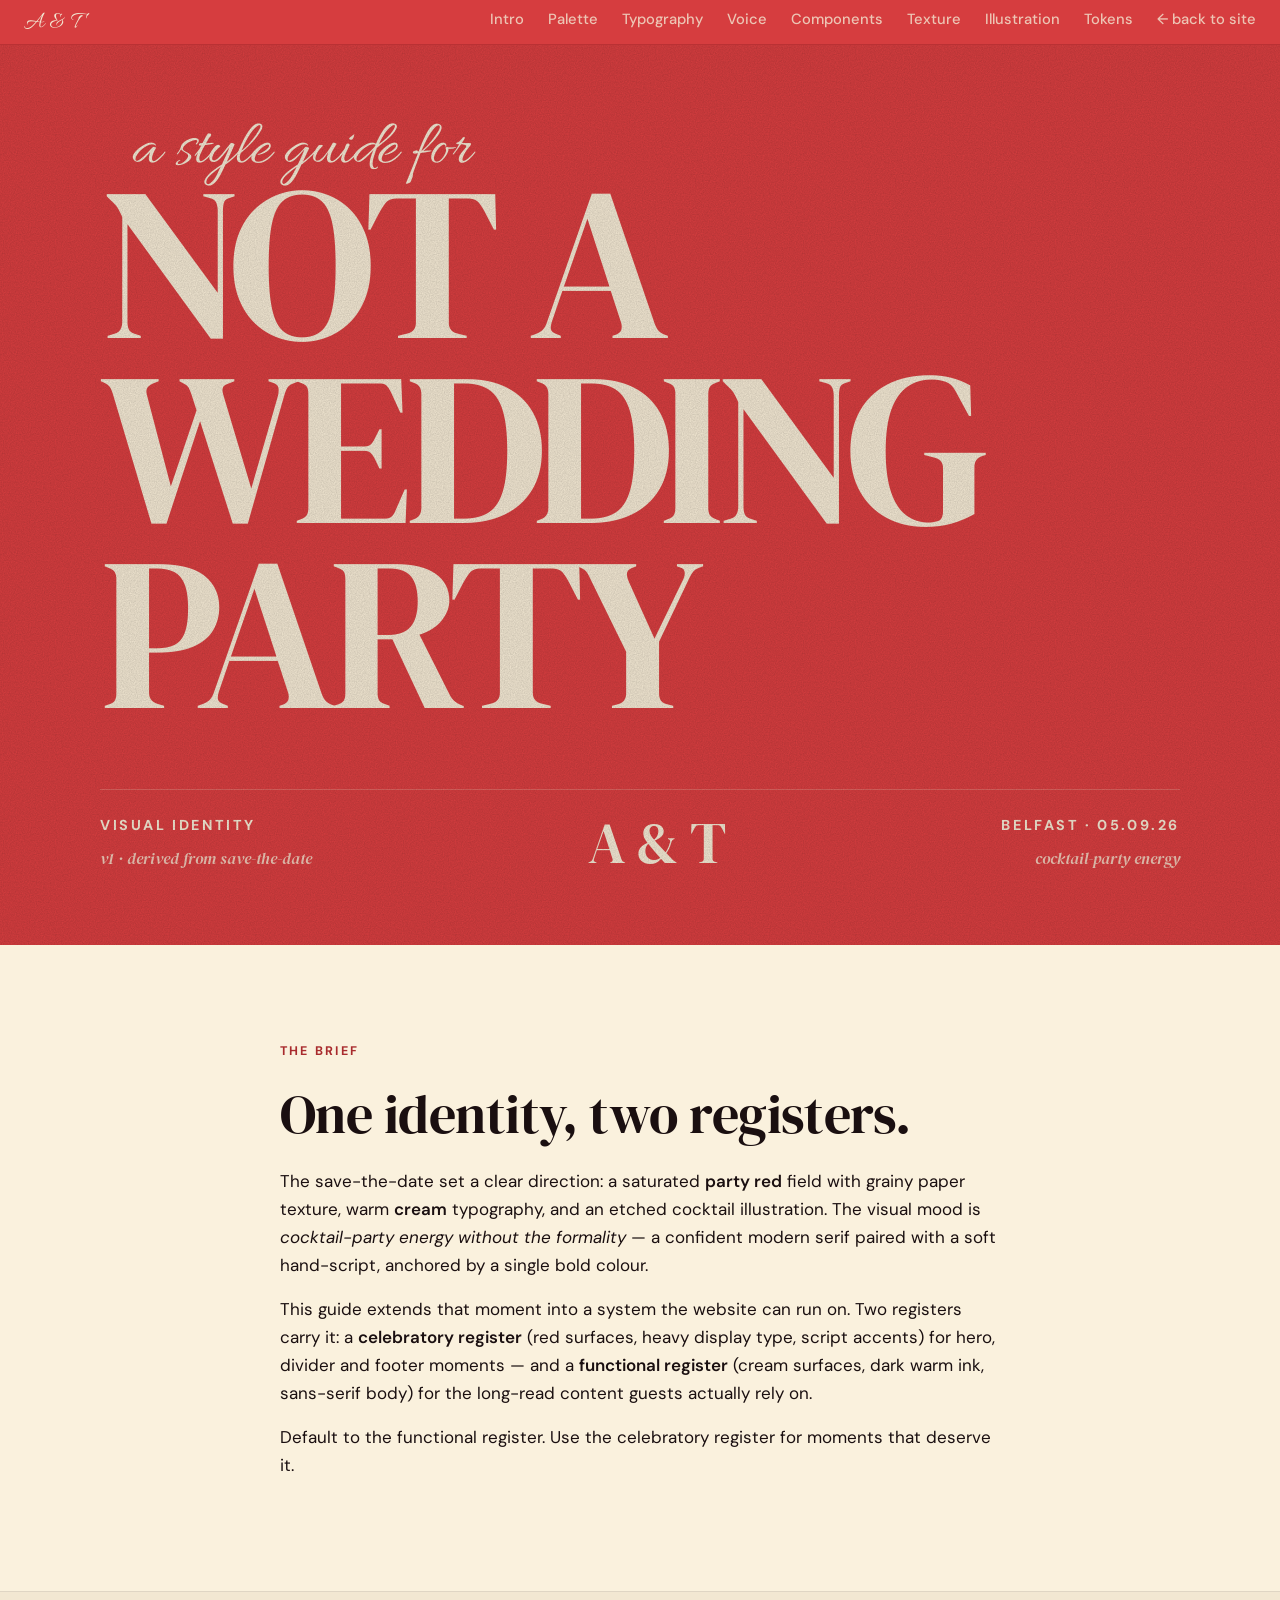
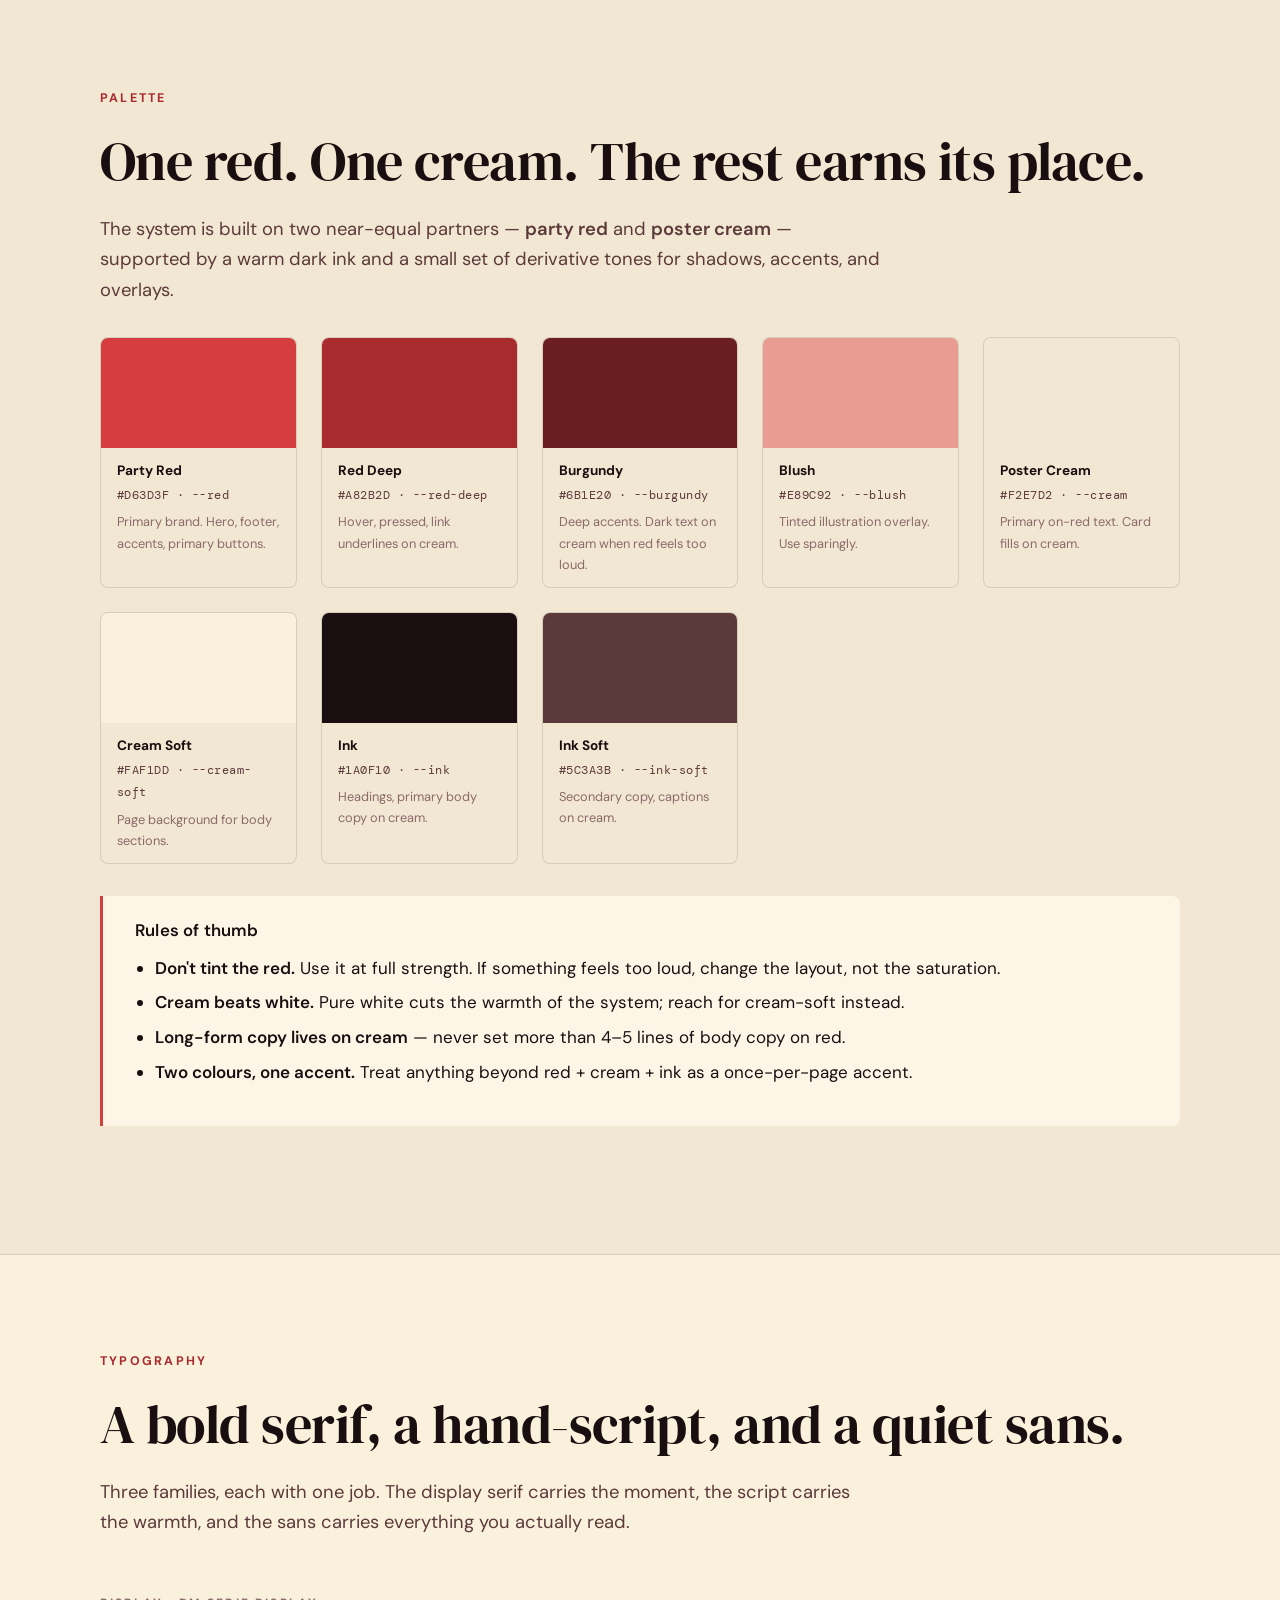
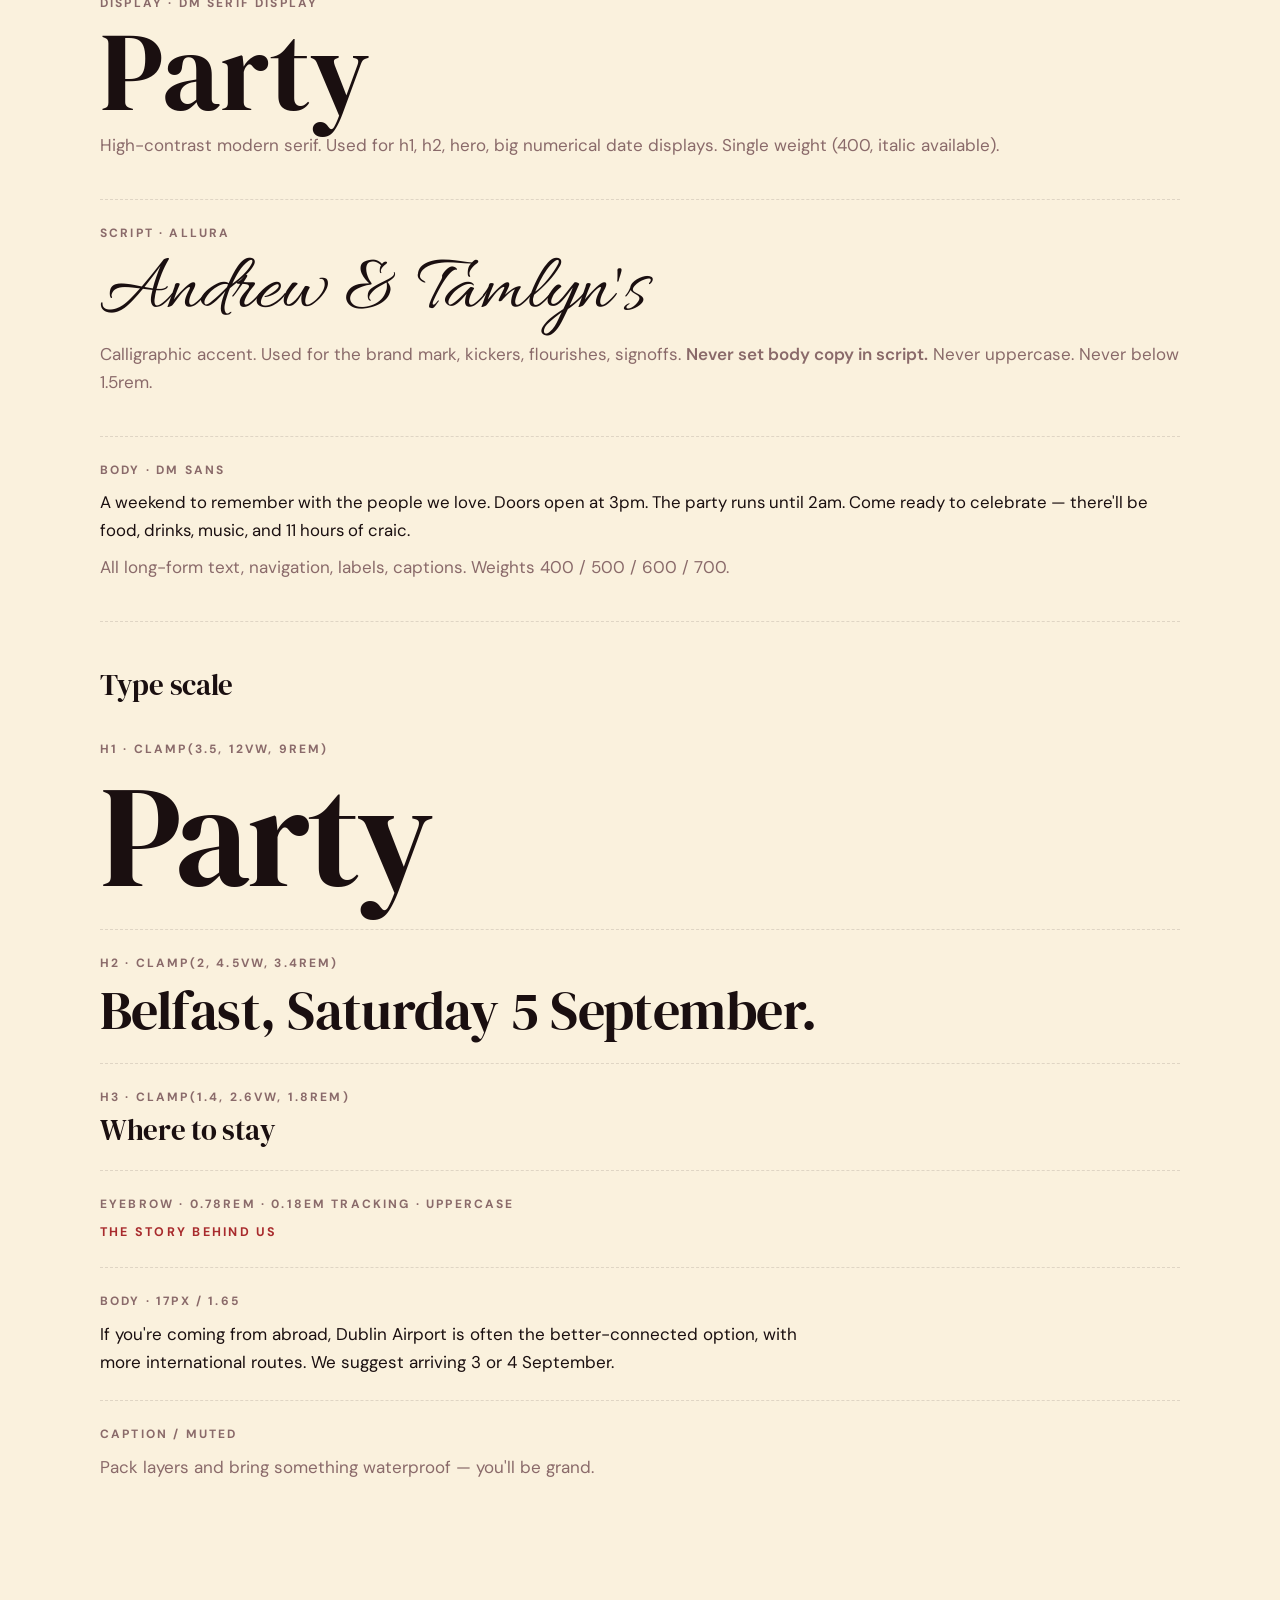
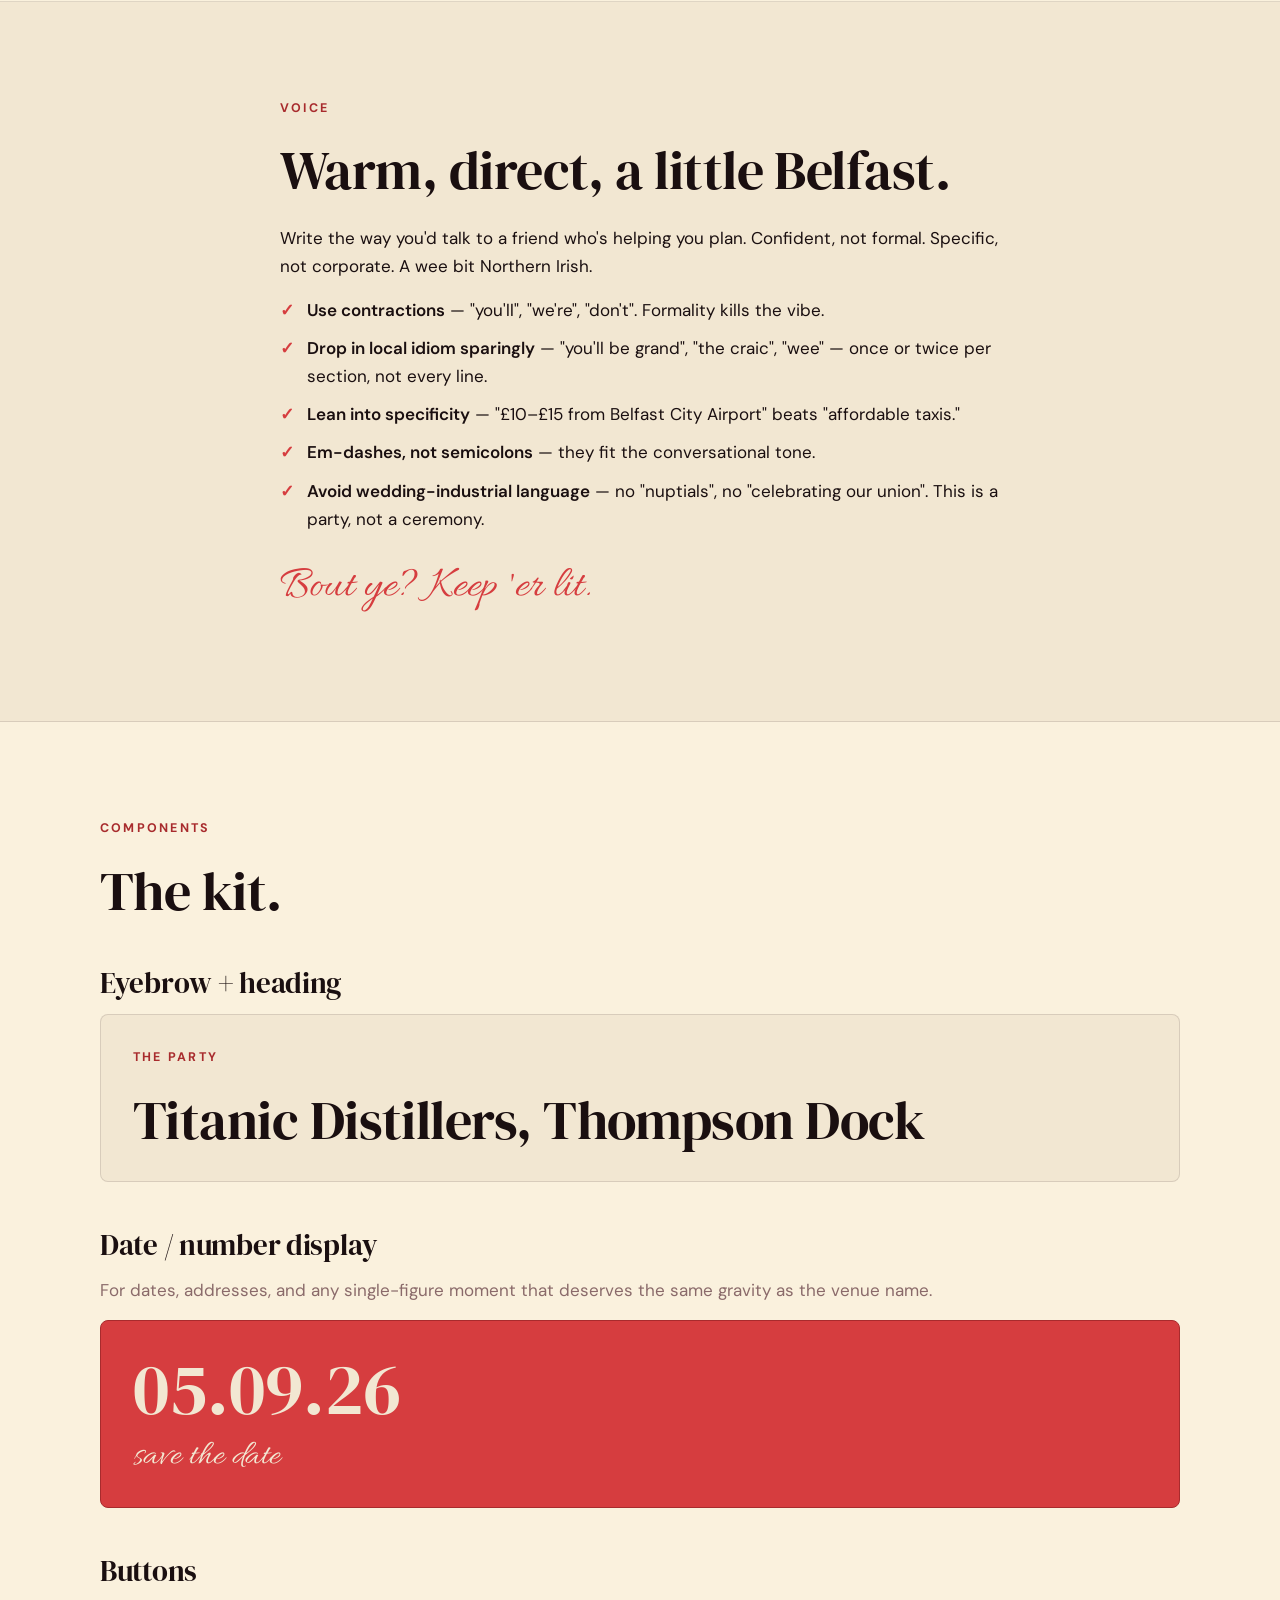
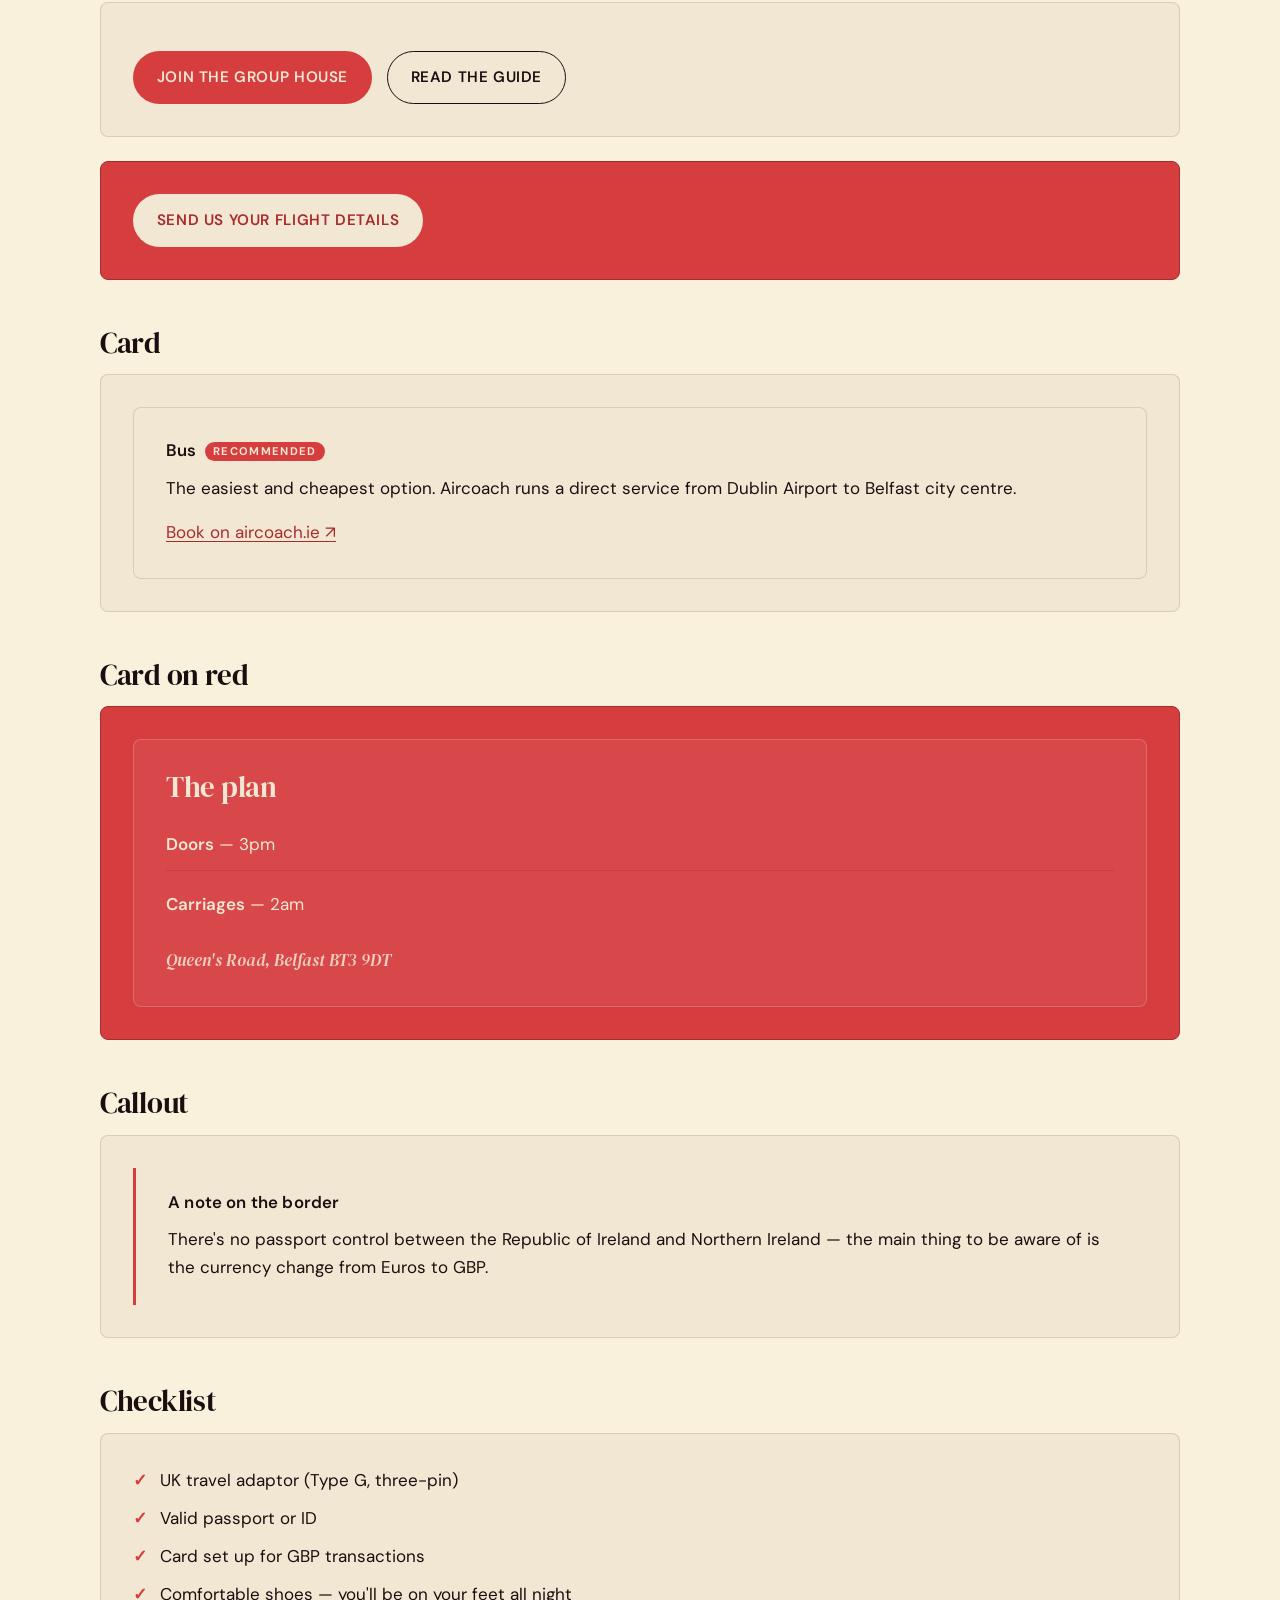
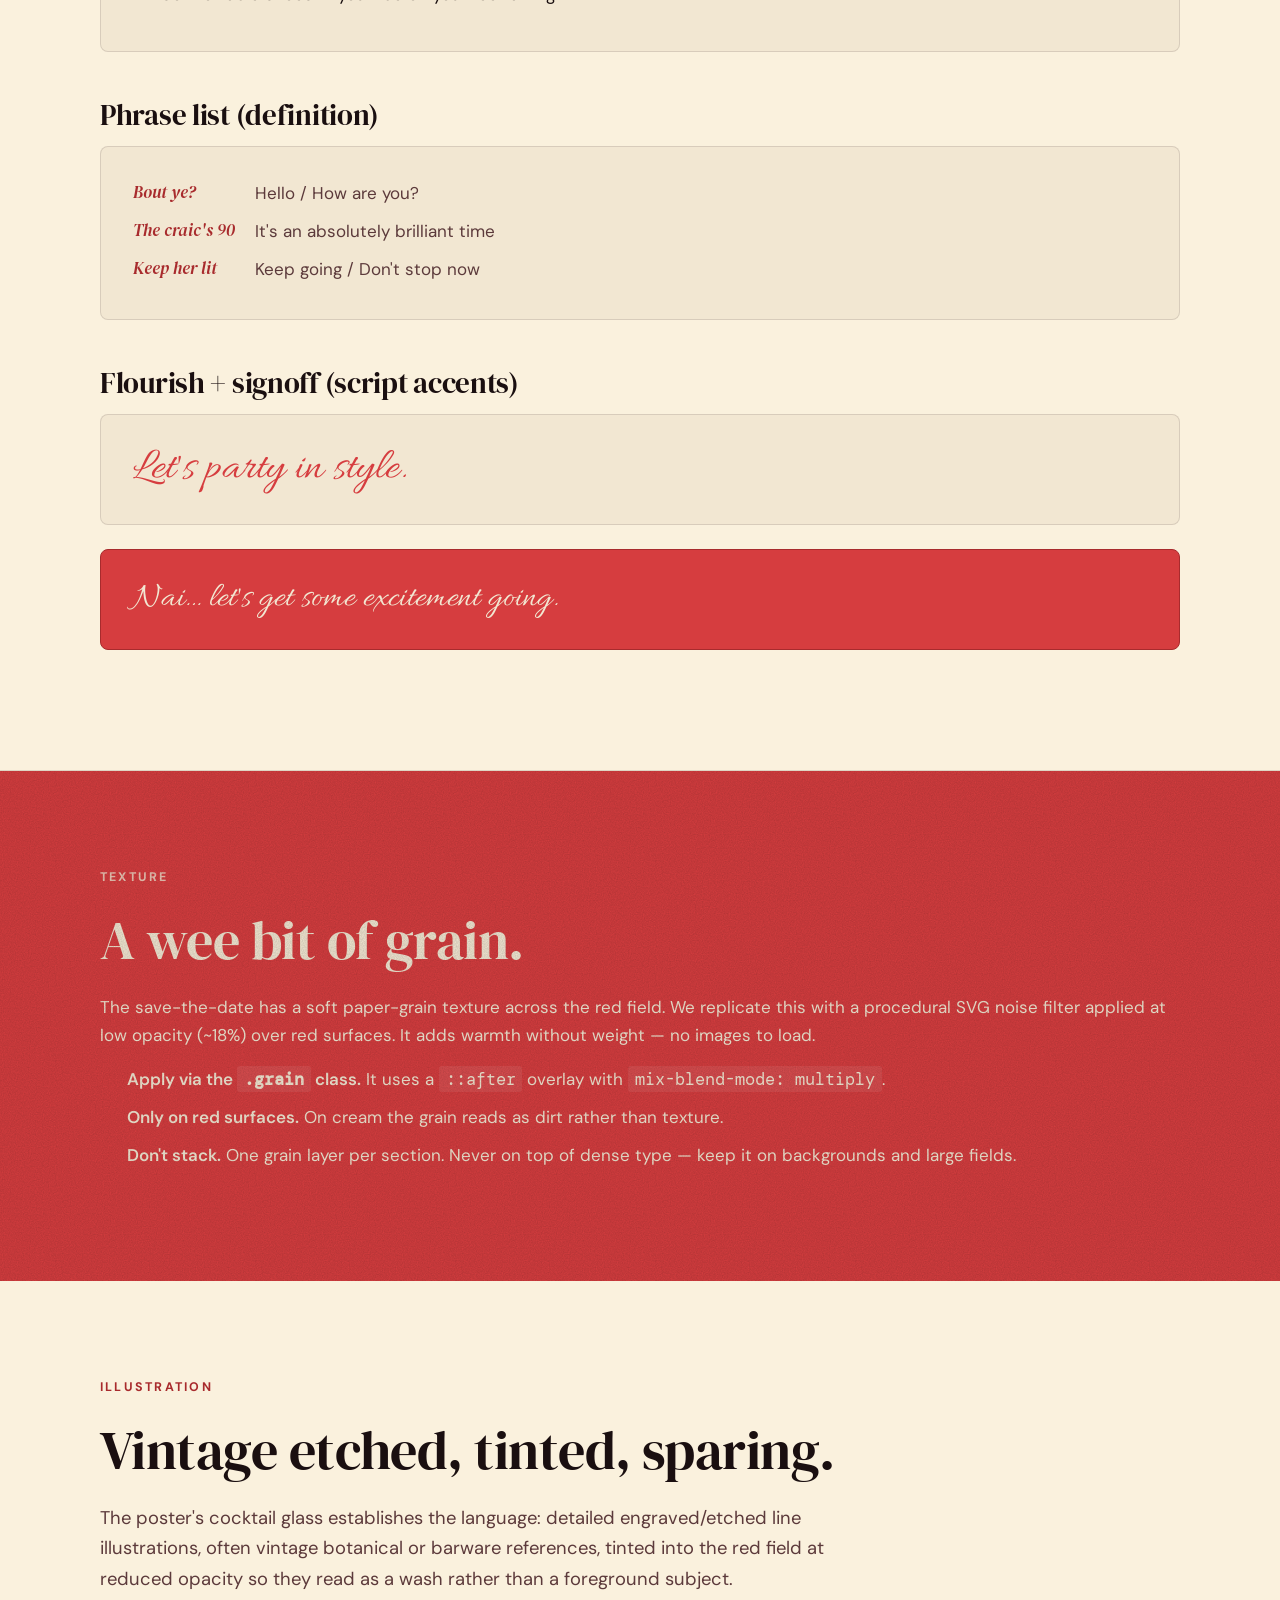
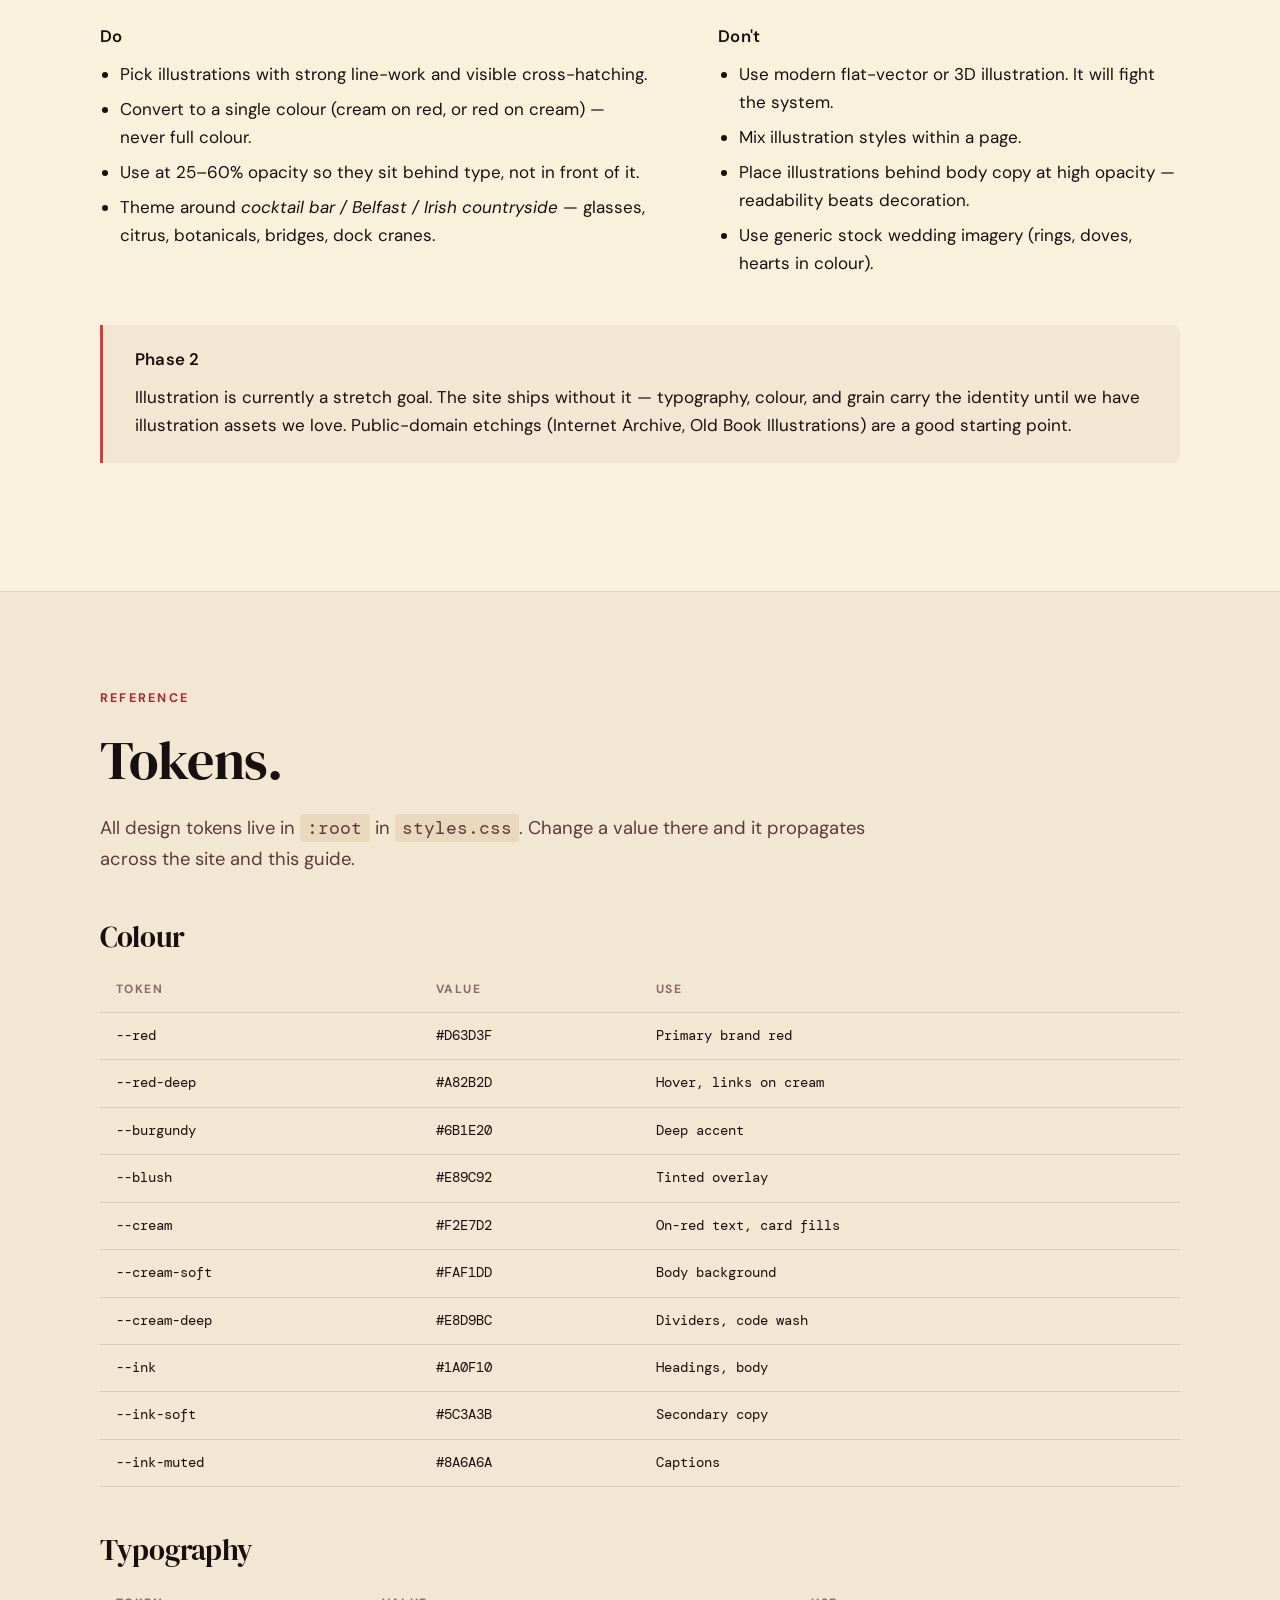
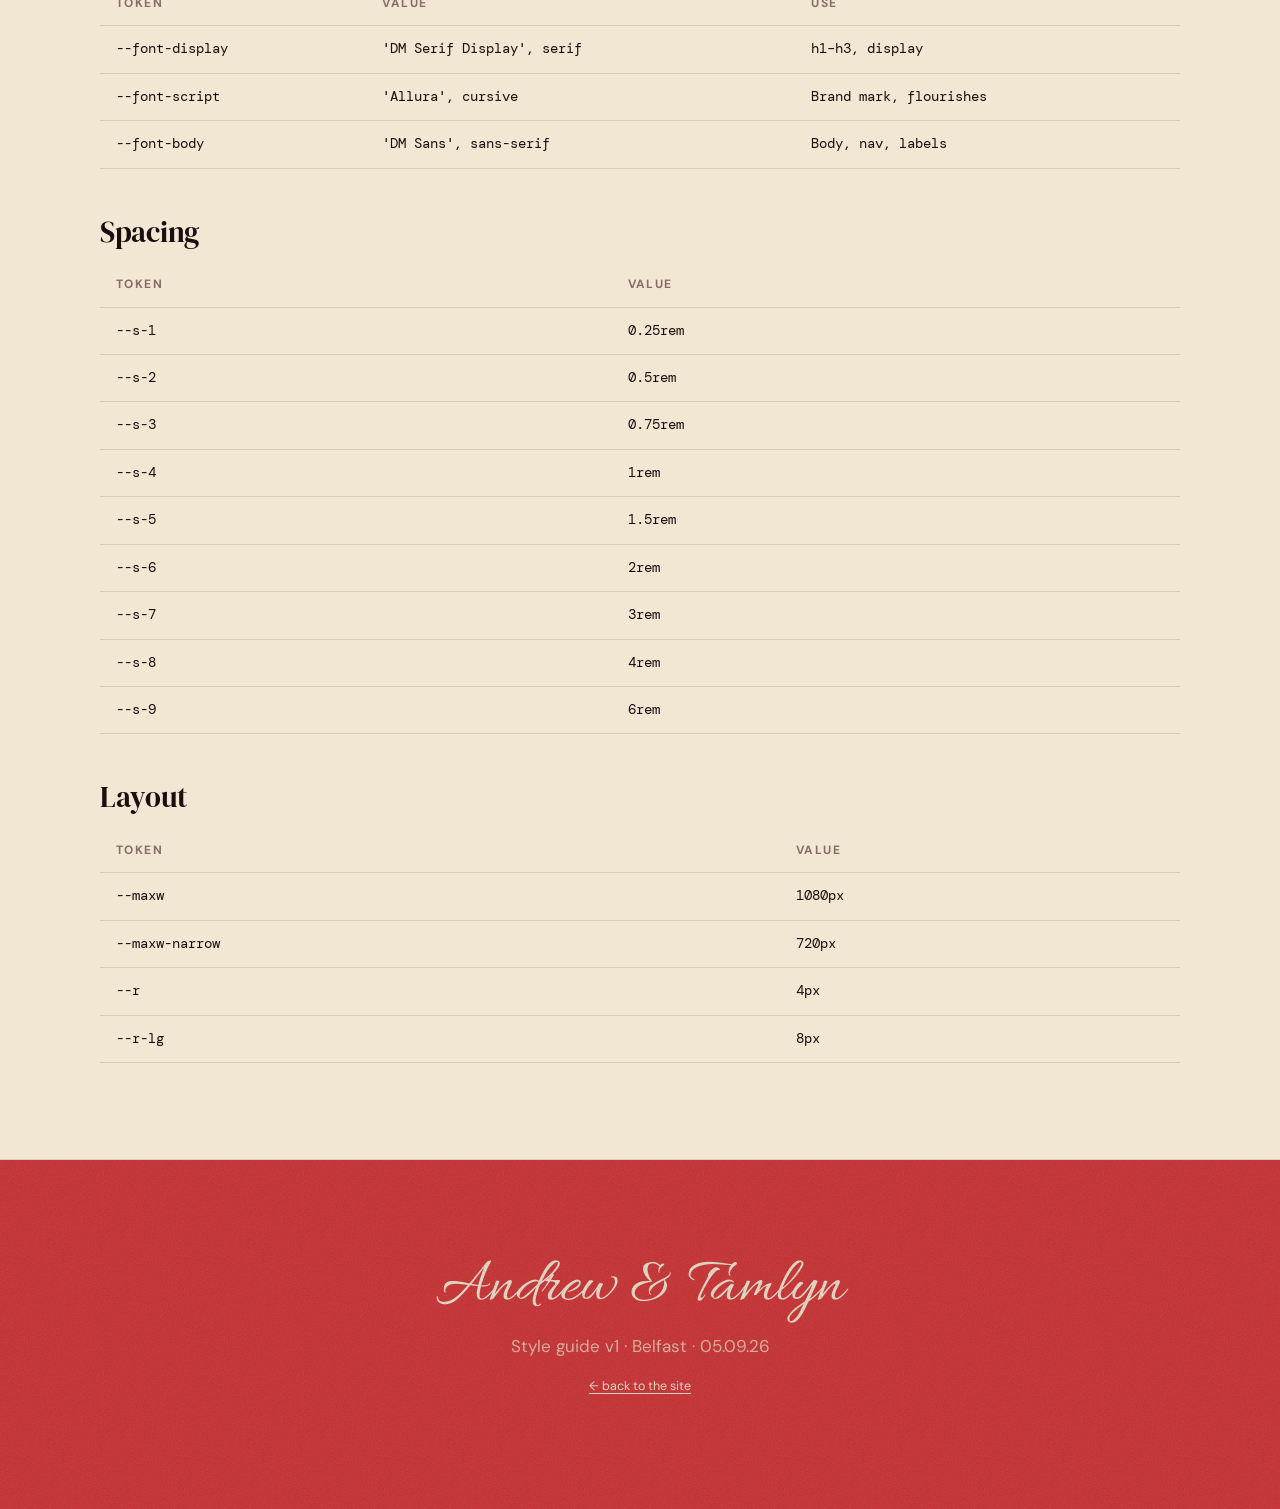
==== commit 79bf981f: "Rebrand: Not A Wedding Party → Andrew & Tamlyn's Party - Hero kicker: "not a wedding" → "Andrew & Ta" ====
--- a/style-guide.html
+++ b/style-guide.html
@@ -163,7 +163,7 @@
 
       <div class="type-row">
         <p class="label">Script · Allura</p>
-        <p class="sample script" style="font-size:clamp(2.5rem,7vw,5rem);">not a wedding</p>
+        <p class="sample script" style="font-size:clamp(2.5rem,7vw,5rem);">Andrew &amp; Tamlyn's</p>
         <p class="muted" style="margin-top:.5em">Calligraphic accent. Used for the brand mark, kickers, flourishes, signoffs. <strong>Never set body copy in script.</strong> Never uppercase. Never below 1.5rem.</p>
       </div>
 
--- a/styles.css
+++ b/styles.css
@@ -73,12 +73,12 @@
   content: "";
   position: absolute;
   inset: 0;
-  z-index: 0;
+  z-index: 2;
   pointer-events: none;
-  opacity: 0.18;
+  opacity: 0.28;
   mix-blend-mode: multiply;
-  background-image: url("data:image/svg+xml;utf8,<svg xmlns='http://www.w3.org/2000/svg' width='240' height='240'><filter id='n'><feTurbulence type='fractalNoise' baseFrequency='0.9' numOctaves='2' stitchTiles='stitch'/><feColorMatrix values='0 0 0 0 0  0 0 0 0 0  0 0 0 0 0  0 0 0 0.5 0'/></filter><rect width='100%25' height='100%25' filter='url(%23n)'/></svg>");
-  background-size: 240px 240px;
+  background-image: url("data:image/svg+xml;utf8,<svg xmlns='http://www.w3.org/2000/svg' width='200' height='200'><filter id='n'><feTurbulence type='fractalNoise' baseFrequency='0.85' numOctaves='3' stitchTiles='stitch'/><feColorMatrix values='0 0 0 0 0  0 0 0 0 0  0 0 0 0 0  0 0 0 0.6 0'/></filter><rect width='100%25' height='100%25' filter='url(%23n)'/></svg>");
+  background-size: 200px 200px;
 }
 .grain > * { position: relative; z-index: 1; }
 
@@ -185,6 +185,10 @@
   max-width: 60ch;
   margin-bottom: var(--s-6);
 }
+.lede.on-red {
+  color: var(--cream);
+  opacity: 0.92;
+}
 
 .flourish {
   font-family: var(--font-script);
@@ -233,24 +237,33 @@
   position: sticky;
   top: 0;
   z-index: 50;
-  background: rgba(250, 241, 221, 0.92);
-  backdrop-filter: saturate(140%) blur(8px);
-  -webkit-backdrop-filter: saturate(140%) blur(8px);
-  border-bottom: 1px solid var(--line);
+  background: var(--red);
+  border-bottom: 1px solid rgba(168, 43, 45, 0.6);
   display: flex;
   align-items: center;
   gap: var(--s-5);
-  padding: var(--s-3) var(--s-5);
+  padding: 4px var(--s-5);
 }
 
 .site-nav .brand {
+  display: flex;
+  align-items: center;
+  gap: var(--s-2);
   font-family: var(--font-script);
   font-size: 1.5rem;
   text-decoration: none;
-  color: var(--red);
+  color: var(--cream);
   line-height: 1;
   flex-shrink: 0;
   padding-bottom: 4px;
+}
+
+.brand-icon {
+  width: 60px;
+  height: 60px;
+  flex-shrink: 0;
+  display: block;
+  overflow: visible;
 }
 
 .site-nav nav {
@@ -265,12 +278,13 @@
   margin: 0;
   padding: 0;
   display: flex;
+  justify-content: flex-end;
   gap: var(--s-5);
   white-space: nowrap;
 }
 
 .site-nav a {
-  color: var(--ink-soft);
+  color: rgba(242, 231, 210, 0.8);
   text-decoration: none;
   font-size: 0.92rem;
   font-weight: 500;
@@ -279,8 +293,77 @@
   transition: color 0.15s, border-color 0.15s;
 }
 .site-nav a:hover {
-  color: var(--red);
-  border-bottom-color: var(--red);
+  color: var(--cream);
+  border-bottom-color: var(--cream);
+}
+
+/* Burger button — hidden on desktop */
+.nav-toggle {
+  display: none;
+  flex-direction: column;
+  justify-content: center;
+  gap: 5px;
+  background: none;
+  border: none;
+  cursor: pointer;
+  padding: var(--s-2);
+  margin-left: auto;
+  flex-shrink: 0;
+}
+.nav-toggle span {
+  display: block;
+  width: 22px;
+  height: 2px;
+  background: var(--cream);
+  border-radius: 2px;
+  transition: transform 0.22s ease, opacity 0.22s ease;
+}
+/* Animate to × when open */
+.nav-toggle.open span:nth-child(1) { transform: translateY(7px) rotate(45deg); }
+.nav-toggle.open span:nth-child(2) { opacity: 0; transform: scaleX(0); }
+.nav-toggle.open span:nth-child(3) { transform: translateY(-7px) rotate(-45deg); }
+
+/* Mobile / tablet nav */
+@media (max-width: 860px) {
+  .nav-toggle { display: flex; }
+
+  .site-nav nav {
+    display: none;
+    position: absolute;
+    top: 100%;
+    left: 0;
+    right: 0;
+    background: var(--red-deep);
+    border-top: 1px solid rgba(168, 43, 45, 0.5);
+    padding: var(--s-5) var(--s-5) var(--s-6);
+    overflow: hidden;
+  }
+  .site-nav nav.open { display: block; }
+
+  .site-nav ul {
+    flex-direction: column;
+    justify-content: flex-start;
+    gap: 0;
+  }
+  .site-nav ul li {
+    border-bottom: 1px solid rgba(242, 231, 210, 0.12);
+  }
+  .site-nav ul li:last-child { border-bottom: 0; }
+  .site-nav a {
+    display: block;
+    padding: var(--s-4) 0;
+    font-size: 1.05rem;
+    color: var(--cream);
+    opacity: 0.9;
+    border-bottom: none;
+  }
+  .site-nav a:hover { opacity: 1; color: #fff; border-bottom: none; }
+
+  /* hide the desktop overflow-scroll wrapper behaviour */
+  .site-nav nav {
+    flex: unset;
+    overflow-x: unset;
+  }
 }
 
 /* ---------- Hero ------------------------------------------- */
@@ -304,6 +387,37 @@
   margin: 0 auto;
   position: relative;
   z-index: 2;
+}
+
+/* Whiskey glass illustration — transparent PNG, sits behind the right side of the PARTY wordmark */
+.hero-glass {
+  position: absolute;
+  top: 44%;
+  right: -8%;
+  transform: translateY(-50%);
+  width: min(528px, 50%);
+  z-index: 0;
+  opacity: 0.7;
+  pointer-events: none;
+  user-select: none;
+}
+@media (max-width: 760px) {
+  .hero-glass {
+    top: auto;
+    bottom: 0;
+    right: -10%;
+    transform: none;
+    width: 75%;
+    opacity: 0.35;
+  }
+}
+
+/* Push hero text above the glass */
+.hero-inner > .kicker,
+.hero-inner > h1,
+.hero-inner > .hero-meta {
+  position: relative;
+  z-index: 1;
 }
 
 .hero h1 {
@@ -395,6 +509,105 @@
   max-width: var(--maxw-narrow);
 }
 
+/* ---------- The Party section ------------------------------ */
+
+.party-feature {
+  display: grid;
+  grid-template-columns: 1fr;
+  gap: var(--s-6);
+  margin-bottom: var(--s-9);
+}
+@media (min-width: 860px) {
+  .party-feature {
+    grid-template-columns: 1.5fr 1fr;
+    gap: var(--s-7);
+    align-items: start;
+  }
+}
+
+.party-feature-video {
+  aspect-ratio: 16 / 9;
+  border-radius: var(--r-lg);
+  overflow: hidden;
+  background: rgba(0, 0, 0, 0.18);
+}
+.party-feature-video iframe {
+  width: 100%;
+  height: 100%;
+  border: 0;
+  display: block;
+}
+
+.party-feature-text { color: var(--cream); }
+.party-feature-text p { color: var(--cream); }
+.party-feature-text p:first-child { margin-top: 0; }
+.party-feature-text .address {
+  padding-top: var(--s-4);
+  border-top: 1px solid var(--line-on-red);
+}
+
+.party-schedule {
+  padding-top: var(--s-7);
+  border-top: 1px solid var(--line-on-red);
+}
+.schedule-headline {
+  color: var(--cream);
+  max-width: 22ch;
+  margin-bottom: var(--s-4);
+}
+.schedule-note {
+  color: rgba(242, 231, 210, 0.78);
+  font-style: italic;
+  max-width: 60ch;
+  margin: 0 0 var(--s-7);
+}
+
+.schedule {
+  list-style: none;
+  padding: 0;
+  margin: 0;
+  display: grid;
+  grid-template-columns: 1fr;
+  gap: var(--s-4);
+  counter-reset: none;
+}
+@media (min-width: 760px) {
+  .schedule {
+    grid-template-columns: repeat(4, 1fr);
+  }
+}
+.schedule li {
+  list-style: none;
+  margin: 0;
+  padding: var(--s-5);
+  border: 1px solid var(--line-on-red);
+  border-radius: var(--r-lg);
+  background: rgba(168, 43, 45, 0.18);
+  display: flex;
+  flex-direction: column;
+  gap: var(--s-2);
+}
+.schedule-time {
+  font-family: var(--font-display);
+  font-size: clamp(1.5rem, 2.4vw, 1.9rem);
+  color: var(--cream);
+  line-height: 1;
+}
+.schedule-label {
+  font-weight: 700;
+  font-size: 0.74rem;
+  letter-spacing: 0.18em;
+  text-transform: uppercase;
+  color: var(--cream);
+  margin-top: var(--s-2);
+}
+.schedule-detail {
+  font-size: 0.92rem;
+  color: rgba(242, 231, 210, 0.8);
+  line-height: 1.5;
+  margin-top: auto;
+}
+
 /* ---------- Layout primitives ------------------------------ */
 
 .two-col {
@@ -436,6 +649,118 @@
   .two-col-list li { break-inside: avoid; }
 }
 
+/* ---------- Practicals (dress, weather, packing, FYI) ------ */
+
+.practicals-grid {
+  display: grid;
+  grid-template-columns: 1fr;
+  gap: var(--s-5);
+}
+@media (min-width: 760px) {
+  .practicals-grid {
+    grid-template-columns: 1fr 1fr;
+    gap: var(--s-6);
+  }
+}
+
+.practical-card {
+  background: var(--cream-deep);
+  border: 1px solid var(--line);
+  border-radius: var(--r-lg);
+  padding: var(--s-6);
+  display: flex;
+  flex-direction: column;
+}
+.practical-card > *:last-child { margin-bottom: 0; }
+
+.practical-eyebrow {
+  font-family: var(--font-body);
+  font-size: 0.75rem;
+  letter-spacing: 0.18em;
+  text-transform: uppercase;
+  color: var(--red-deep);
+  font-weight: 700;
+  margin: 0 0 var(--s-3);
+}
+.practical-card h3 {
+  font-size: clamp(1.25rem, 2vw, 1.6rem);
+  margin: 0 0 var(--s-4);
+  line-height: 1.15;
+}
+.practical-card p { color: var(--ink-soft); }
+.practical-card p strong { color: var(--ink); }
+
+.practical-list {
+  list-style: none;
+  padding: 0;
+  margin: 0;
+}
+.practical-list li {
+  padding: var(--s-3) 0;
+  border-bottom: 1px solid var(--line);
+  margin: 0;
+  line-height: 1.5;
+  color: var(--ink-soft);
+}
+.practical-list li:last-child { border-bottom: 0; padding-bottom: 0; }
+.practical-list li strong { color: var(--ink); }
+
+.practical-soon {
+  font-style: italic;
+  color: var(--ink-muted);
+  font-size: 0.92rem;
+  margin: var(--s-3) 0 0;
+}
+
+/* Day-of forecast widget inside the weather card */
+.weather-live {
+  margin-top: var(--s-5);
+  padding: var(--s-5);
+  background: rgba(214, 61, 63, 0.06);
+  border: 1px solid var(--line);
+  border-radius: var(--r-lg);
+}
+.weather-day-eyebrow {
+  font-family: var(--font-body);
+  font-size: 0.68rem;
+  letter-spacing: 0.18em;
+  text-transform: uppercase;
+  color: var(--red-deep);
+  font-weight: 700;
+  margin: 0 0 var(--s-2);
+}
+.weather-day-date {
+  font-family: var(--font-display);
+  font-size: clamp(1.1rem, 1.6vw, 1.3rem);
+  color: var(--ink);
+  margin: 0 0 var(--s-3);
+  line-height: 1.2;
+}
+.weather-day-temp {
+  font-family: var(--font-display);
+  font-size: clamp(2.1rem, 4vw, 2.8rem);
+  color: var(--red-deep);
+  line-height: 1;
+  margin: 0 0 var(--s-2);
+  letter-spacing: -0.01em;
+}
+.weather-day-cond {
+  font-size: 0.95rem;
+  color: var(--ink-soft);
+  margin: 0;
+}
+.weather-day-rain {
+  font-size: 0.92rem;
+  color: var(--ink-soft);
+  margin: var(--s-1) 0 0;
+}
+.weather-day-source {
+  font-style: italic;
+  color: var(--ink-muted);
+  font-size: 0.82rem;
+  margin: var(--s-3) 0 0;
+}
+
 /* ---------- Cards / callouts ------------------------------- */
 
 .card {
@@ -459,6 +784,119 @@
 .card-on-red h3 { color: var(--cream); }
 
 .feature { background: transparent; }
+
+/* ---------- Getting here: options, scenarios --------------- */
+
+.travel-footnote {
+  color: var(--ink-soft);
+  font-size: 0.95rem;
+  max-width: 70ch;
+  margin: 0 0 var(--s-8);
+  padding: var(--s-4) 0 0;
+  border-top: 1px dashed var(--line);
+}
+
+.travel-options {
+  display: grid;
+  grid-template-columns: 1fr;
+  gap: var(--s-5);
+  margin: var(--s-5) 0 var(--s-8);
+}
+@media (min-width: 900px) {
+  .travel-options { grid-template-columns: repeat(3, 1fr); }
+}
+.travel-option {
+  background: var(--cream);
+  border: 1px solid var(--line);
+  border-radius: var(--r-lg);
+  padding: var(--s-6);
+  display: flex;
+  flex-direction: column;
+}
+.travel-option h4 {
+  margin: 0 0 var(--s-3);
+  display: flex;
+  flex-wrap: wrap;
+  align-items: center;
+  gap: 0.4em;
+}
+.travel-option > p { margin-bottom: var(--s-4); }
+
+.travel-stats {
+  margin: 0 0 var(--s-4);
+  padding: var(--s-3) 0;
+  border-top: 1px solid var(--line);
+  border-bottom: 1px solid var(--line);
+  display: flex;
+  flex-direction: column;
+  gap: var(--s-2);
+}
+.travel-stats > div {
+  display: flex;
+  justify-content: space-between;
+  align-items: baseline;
+  gap: var(--s-3);
+}
+.travel-stats dt {
+  font-weight: 700;
+  font-size: 0.7rem;
+  letter-spacing: 0.16em;
+  text-transform: uppercase;
+  color: var(--ink-muted);
+  flex-shrink: 0;
+}
+.travel-stats dd {
+  margin: 0;
+  font-size: 0.92rem;
+  color: var(--ink);
+  text-align: right;
+}
+.cost-meter {
+  font-family: var(--font-display);
+  color: var(--red-deep);
+  letter-spacing: 0.05em;
+  font-size: 1.05rem;
+  line-height: 1;
+}
+.cost-meter.dim { color: var(--ink-muted); opacity: 0.35; }
+.muted.small, .small { font-size: 0.78rem; }
+
+.travel-pick {
+  margin: 0;
+  font-size: 0.92rem;
+  color: var(--ink-soft);
+  margin-top: auto;
+}
+.travel-pick em { color: var(--ink); font-style: italic; }
+
+.scenarios {
+  display: grid;
+  grid-template-columns: 1fr;
+  gap: var(--s-4);
+  margin: var(--s-5) 0 var(--s-7);
+}
+@media (min-width: 760px) {
+  .scenarios { grid-template-columns: 1fr 1fr; }
+}
+.scenario {
+  background: var(--red);
+  color: var(--cream);
+  padding: var(--s-5);
+  border-radius: var(--r-lg);
+}
+.scenario h4 {
+  color: var(--cream);
+  margin: 0 0 var(--s-2);
+  font-family: var(--font-display);
+  font-size: 1.15rem;
+  letter-spacing: -0.005em;
+}
+.scenario p {
+  color: var(--cream);
+  margin: 0;
+  opacity: 0.92;
+  font-size: 0.95rem;
+}
 
 .callout {
   background: var(--cream);
@@ -537,6 +975,100 @@
   background: #fff;
 }
 
+/* ---------- Story grid ------------------------------------- */
+
+.story-grid {
+  display: grid;
+  grid-template-columns: 1fr;
+  gap: var(--s-5);
+}
+
+@media (min-width: 860px) {
+  .story-grid {
+    grid-template-columns: 1fr 1fr 1.4fr;
+    grid-template-rows: 260px 260px;
+    grid-template-areas:
+      "left mid text"
+      "left mid text";
+    align-items: stretch;
+  }
+}
+
+/* Left: tall portrait photo */
+.story-col-left {
+  margin: 0;
+  overflow: hidden;
+  border-radius: var(--r-lg);
+}
+@media (min-width: 860px) {
+  .story-col-left {
+    grid-area: left;
+  }
+}
+.story-col-left img {
+  width: 100%;
+  height: 100%;
+  object-fit: cover;
+  object-position: center center;
+  display: block;
+  min-height: 380px;
+}
+@media (min-width: 860px) {
+  .story-col-left img { min-height: unset; }
+}
+
+/* Middle: two stacked photos */
+.story-col-mid {
+  display: grid;
+  grid-template-rows: 1fr 1fr;
+  gap: var(--s-4);
+}
+@media (min-width: 860px) {
+  .story-col-mid {
+    grid-area: mid;
+  }
+}
+
+.story-mid-photo {
+  margin: 0;
+  overflow: hidden;
+  border-radius: var(--r-lg);
+}
+.story-mid-photo img {
+  width: 100%;
+  height: 100%;
+  object-fit: cover;
+  display: block;
+  min-height: 220px;
+}
+@media (min-width: 860px) {
+  .story-mid-photo img { min-height: unset; }
+}
+
+/* Right: text */
+.story-col-text {
+  display: flex;
+  flex-direction: column;
+  justify-content: center;
+  padding: var(--s-5) 0;
+}
+@media (min-width: 860px) {
+  .story-col-text {
+    grid-area: text;
+    padding: var(--s-5) 0 var(--s-5) var(--s-7);
+  }
+}
+.story-col-text h2 {
+  margin-top: 0;
+  font-size: clamp(1.4rem, 2vw, 2rem);
+  line-height: 1.15;
+}
+.story-col-text p {
+  font-size: 0.95rem;
+  line-height: 1.7;
+}
+.story-col-text p:last-child { margin-bottom: 0; }
+
 /* ---------- Phrases dl ------------------------------------- */
 
 .phrases {
